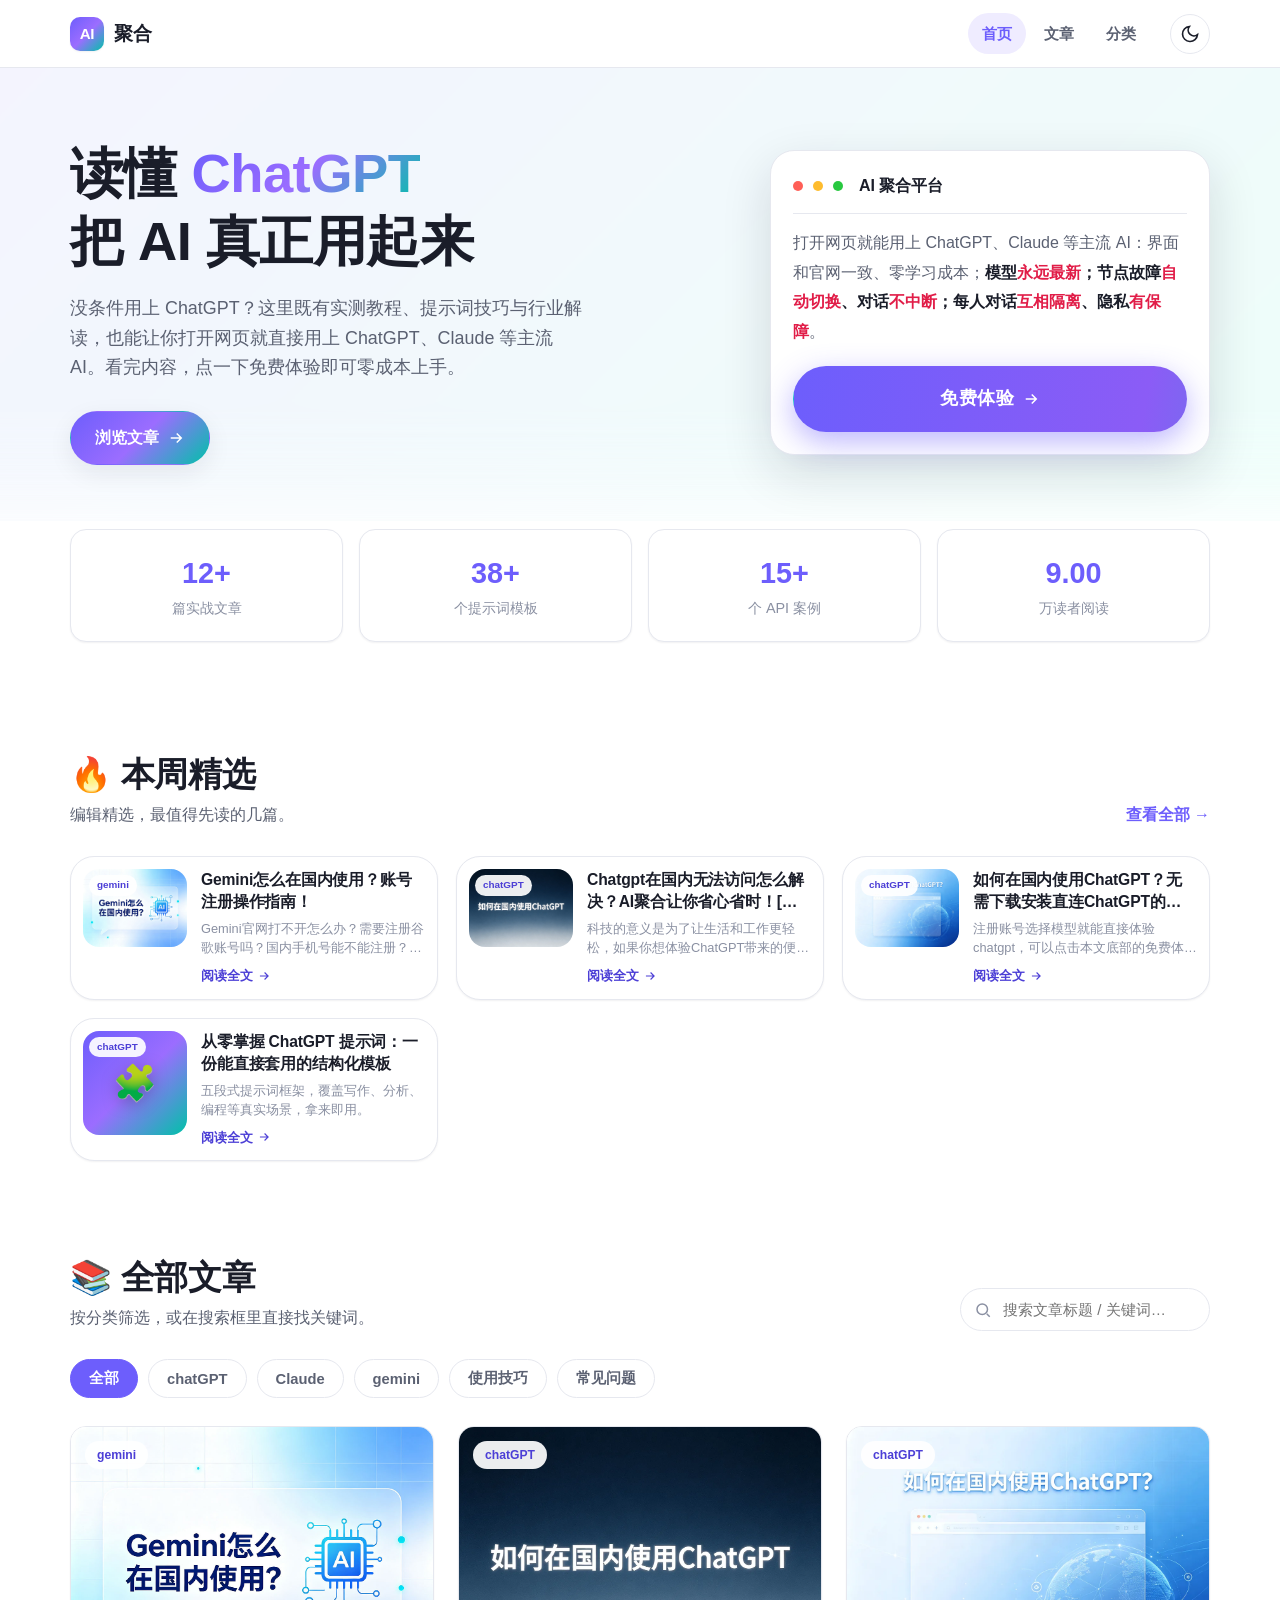
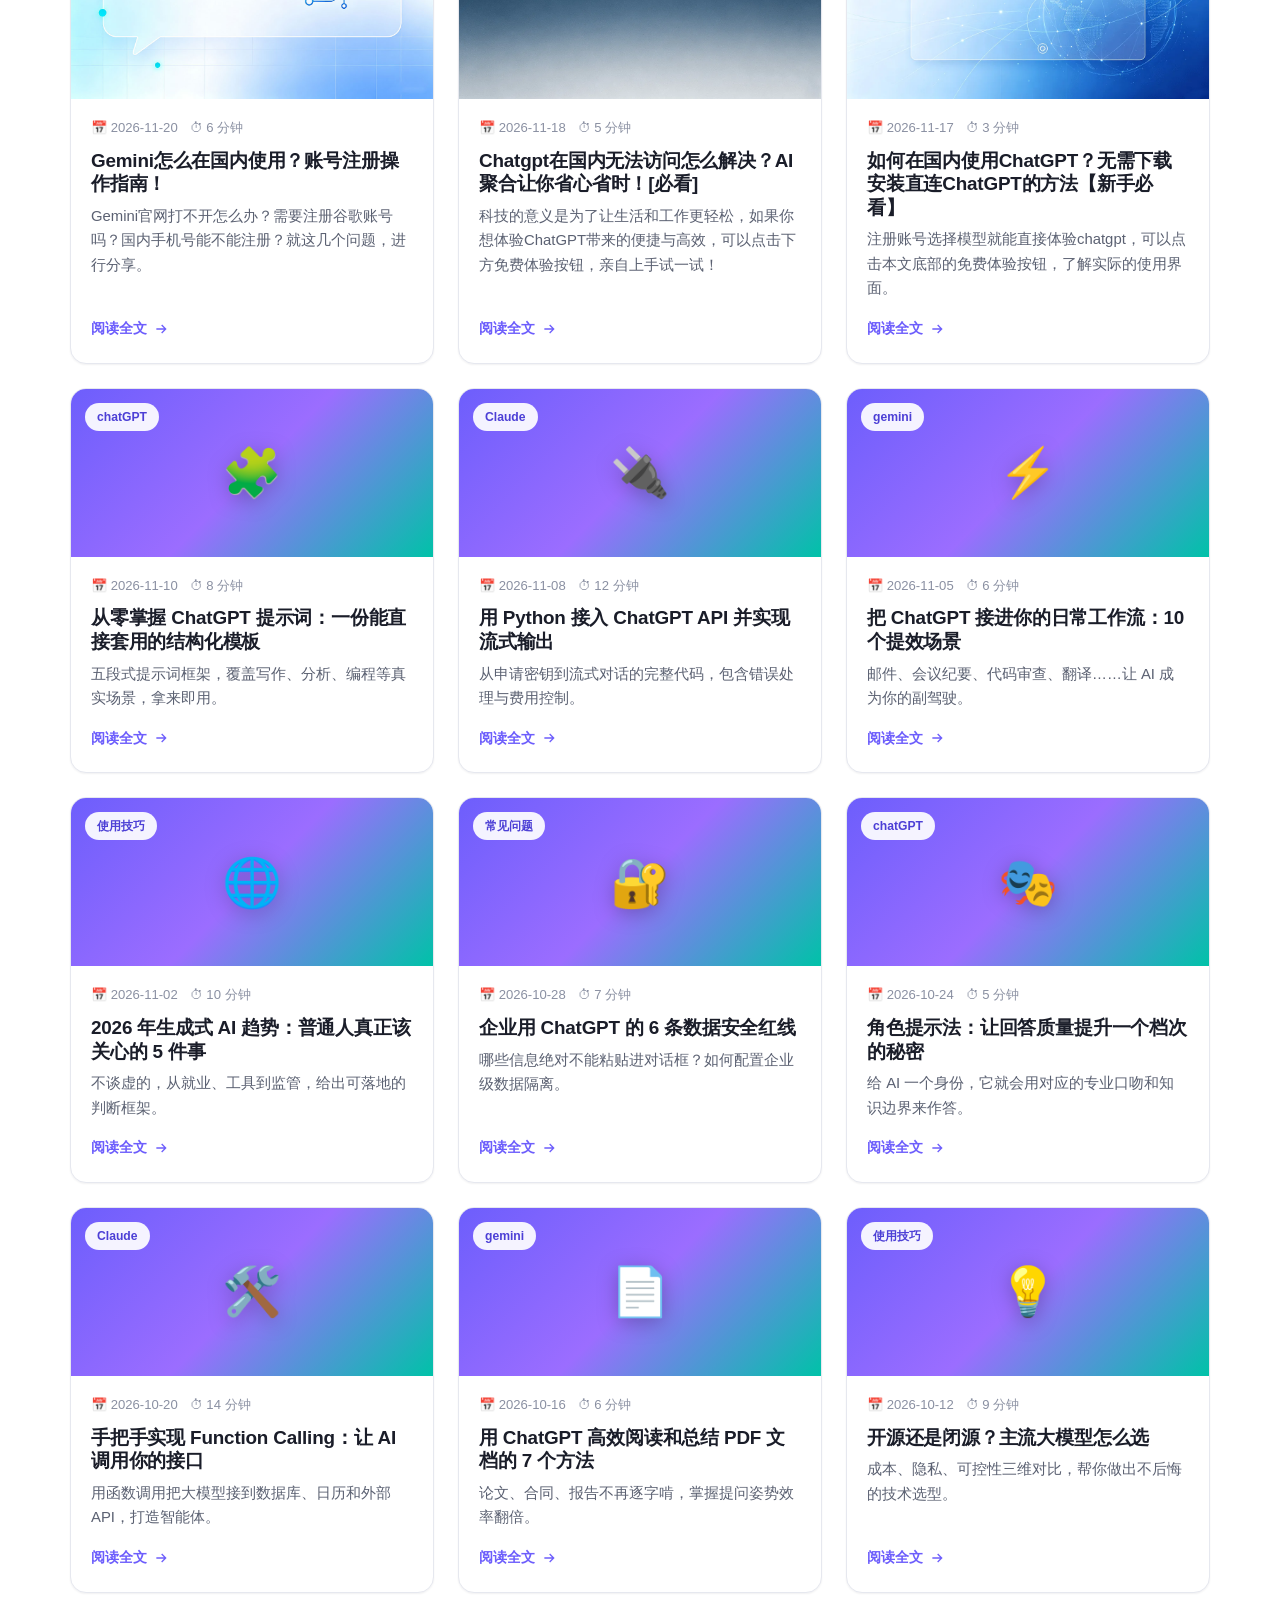
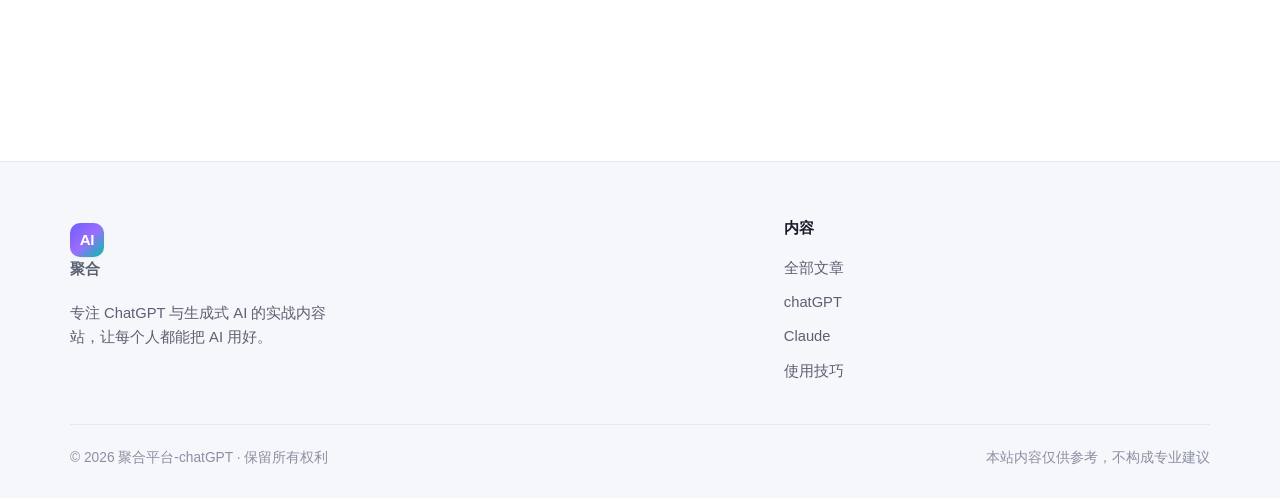
==== index.html @ 586013eb "feat: 页脚文章链接改为新窗口打开" ====
<!DOCTYPE html>
<html lang="zh-CN" data-theme="light">
<head>
  <meta charset="UTF-8" />
  <meta name="viewport" content="width=device-width, initial-scale=1.0" />
  <title>ChatGPT|Gemini网页版国内连接入口替代方案及使用教程-AI聚合</title>
  <meta name="description" content="还在为用不上 ChatGPT 发愁？国内可直接访问的在线 AI 聚合平台，打开网页即可使用 ChatGPT、Claude、Gemini 等多款主流 AI 工具，智能分配空闲节点，稳定低延迟，对话隐私隔离，学生与职场人士注册即可快速上手，随时开启 AI 高效办公。">
  <meta name="keywords" content="chatgpt下载,如何在国内使用GPT,ChatGPT国内替代方案,chatGPT多少钱,chatGPT网页版入口,生成式AI教程,提示词技巧,AI聚合平台">
  <meta name="author" content="聚合平台-chatGPT">
  <link rel="canonical" href="https://dianlijuhe.com/">
  <!-- Open Graph -->
  <meta property="og:type" content="website">
  <meta property="og:site_name" content="聚合平台-chatGPT">
  <meta property="og:title" content="ChatGPT网页版链接入口及国内使用gpt的替代方案">
  <meta property="og:description" content="国内可直接访问的在线 AI 聚合平台，打开网页即可使用 ChatGPT、Claude、Gemini 等多款主流 AI 工具，稳定低延迟，隐私隔离。">
  <meta property="og:url" content="https://dianlijuhe.com/">
  <meta property="og:image" content="https://dianlijuhe.com/images/logo.svg">
  <meta property="og:locale" content="zh_CN">
  <meta name="twitter:card" content="summary">
  <!-- 结构化数据：帮助搜索引擎与 AI（GEO）理解站点 -->
  <script type="application/ld+json">
  {
    "@context": "https://schema.org",
    "@type": "WebSite",
    "name": "聚合平台-chatGPT",
    "url": "https://dianlijuhe.com/",
    "description": "国内可直接访问的在线 AI 聚合平台，提供 ChatGPT 实用教程、提示词技巧与国内使用方案。",
    "inLanguage": "zh-CN"
  }
  </script>
  <link rel="stylesheet" href="css/style.css">
  <link rel="icon" href="data:image/svg+xml,%3Csvg xmlns='http://www.w3.org/2000/svg' viewBox='0 0 100 100'%3E%3Ctext y='.9em' font-size='90'%3E%F0%9F%A4%96%3C/text%3E%3C/svg%3E">
</head>
<body>

  <!-- ===== 顶部导航 ===== -->
  <header class="site-header">
    <div class="container nav">
      <a href="index.html" class="brand">
        <span class="logo">AI</span>
        <span class="brand-name">聚合</span>
      </a>
      <nav class="nav-links">
        <a href="index.html" class="active">首页</a>
        <a href="index.html#articles">文章</a>
        <a href="index.html#categories">分类</a>
      </nav>
      <div class="nav-actions">
        <button class="icon-btn theme-toggle" id="themeToggle" aria-label="切换深色模式" title="深色 / 浅色">
          <svg class="moon" viewBox="0 0 24 24" fill="none" stroke="currentColor" stroke-width="2"><path d="M21 12.8A9 9 0 1111.2 3a7 7 0 009.8 9.8z"/></svg>
          <svg class="sun" viewBox="0 0 24 24" fill="none" stroke="currentColor" stroke-width="2"><circle cx="12" cy="12" r="4"/><path d="M12 2v2M12 20v2M2 12h2M20 12h2M4.9 4.9l1.4 1.4M17.7 17.7l1.4 1.4M19.1 4.9l-1.4 1.4M6.3 17.7l-1.4 1.4"/></svg>
        </button>
        <button class="hamburger" id="hamburger" aria-label="打开菜单" aria-expanded="false">
          <span></span><span></span><span></span>
        </button>
      </div>
    </div>
  </header>

  <!-- 移动端抽屉 -->
  <div class="mobile-menu" id="mobileMenu">
    <a href="index.html" class="active">首页</a>
    <a href="index.html#articles">文章</a>
    <a href="index.html#categories">分类</a>
  </div>

  <!-- ===== Hero ===== -->
  <section class="hero">
    <div class="container hero-grid">
      <div class="hero-copy">
        <h1>读懂 <span class="hl">ChatGPT</span><br>把 AI 真正用起来</h1>
        <p class="lead">没条件用上 ChatGPT？这里既有实测教程、提示词技巧与行业解读，也能让你打开网页就直接用上 ChatGPT、Claude 等主流 AI。看完内容，点一下免费体验即可零成本上手。</p>
        <div class="hero-cta">
          <a href="#articles" class="btn btn-primary">浏览文章
            <svg viewBox="0 0 24 24" width="18" height="18" fill="none" stroke="currentColor" stroke-width="2"><path d="M5 12h14M13 6l6 6-6 6"/></svg>
          </a>
        </div>
      </div>
      <div class="hero-visual">
        <div class="glass-card promo-card">
          <div class="chat-head">
            <span class="dot r"></span><span class="dot y"></span><span class="dot g"></span>
            <span style="margin-left:6px">AI 聚合平台</span>
          </div>
          <p class="promo-text">打开网页就能用上 ChatGPT、Claude 等主流 AI：界面和官网一致、零学习成本；<strong>模型<span class="promo-hl">永远最新</span>；节点故障<span class="promo-hl">自动切换</span>、对话<span class="promo-hl">不中断</span>；每人对话<span class="promo-hl">互相隔离</span>、隐私<span class="promo-hl">有保障</span></strong>。</p>
          <a href="https://oai.oooai.cc/list/#/register?inviter=PV0KQ6" class="btn btn-primary promo-btn" target="_blank" rel="noopener noreferrer">
            免费体验
            <svg viewBox="0 0 24 24" width="18" height="18" fill="none" stroke="currentColor" stroke-width="2"><path d="M5 12h14M13 6l6 6-6 6"/></svg>
          </a>
        </div>
      </div>
    </div>
  </section>

  <!-- ===== 统计条 ===== -->
  <div class="container">
    <div class="stats reveal">
      <div class="stat"><div class="num" id="statPosts" data-count="9">0</div><div class="label">篇实战文章</div></div>
      <div class="stat"><div class="num" data-count="38">0</div><div class="label">个提示词模板</div></div>
      <div class="stat"><div class="num" data-count="15">0</div><div class="label">个 API 案例</div></div>
      <div class="stat"><div class="num" id="statReaders" data-count="9">0</div><div class="label">万读者阅读</div></div>
    </div>
  </div>

  <!-- ===== 精选文章 ===== -->
  <section class="section">
    <div class="container">
      <div class="section-head reveal">
        <div>
          <h2>🔥 本周精选</h2>
          <p>编辑精选，最值得先读的几篇。</p>
        </div>
        <a href="#articles" class="link-more">查看全部 →</a>
      </div>

      <article class="featured reveal">
        <div id="featuredContent"><!-- 由 js/main.js 根据 posts-data.js 中 featured:true 的文章自动注入 --></div>
      </article>
    </div>
  </section>

  <!-- ===== 文章列表（含筛选与搜索） ===== -->
  <section class="section" id="articles" style="padding-top:0">
    <div class="container">
      <div class="section-head reveal">
        <div>
          <h2 id="categories">📚 全部文章</h2>
          <p>按分类筛选，或在搜索框里直接找关键词。</p>
        </div>
        <div class="search-wrap">
          <svg viewBox="0 0 24 24" fill="none" stroke="currentColor" stroke-width="2"><circle cx="11" cy="11" r="7"/><path d="M21 21l-4-4"/></svg>
          <input type="search" id="searchInput" placeholder="搜索文章标题 / 关键词…" aria-label="搜索文章">
        </div>
      </div>

      <div class="filters" id="filters">
        <button class="chip active" data-filter="all">全部</button>
        <button class="chip" data-filter="chatGPT">chatGPT</button>
        <button class="chip" data-filter="Claude">Claude</button>
        <button class="chip" data-filter="gemini">gemini</button>
        <button class="chip" data-filter="使用技巧">使用技巧</button>
        <button class="chip" data-filter="常见问题">常见问题</button>
      </div>

      <div class="grid" id="articleGrid"><!-- 文章卡片由 js/main.js 根据 posts-data.js 自动生成（按日期倒序、分页） --></div>

      <p class="no-results" id="noResults">没有找到匹配的文章，换个关键词试试吧。</p>

      <nav class="pager" id="pager" aria-label="文章分页"></nav>
    </div>
  </section>

  <!-- ===== 页脚 ===== -->
  <footer class="site-footer">
    <div class="container">
      <div class="footer-grid">
        <div class="footer-about">
          <a href="index.html" class="brand" style="margin-bottom:12px">
            <span class="logo">AI</span><span class="brand-name">聚合</span>
          </a>
          <p>专注 ChatGPT 与生成式 AI 的实战内容站，让每个人都能把 AI 用好。</p>
        </div>
        <div>
          <h4>内容</h4>
          <a href="index.html#articles">全部文章</a>
          <a href="post.html?slug=prompt-template" target="_blank" rel="noopener noreferrer">chatGPT</a>
          <a href="post.html?slug=api-stream" target="_blank" rel="noopener noreferrer">Claude</a>
          <a href="post.html?slug=ai-trend-2026" target="_blank" rel="noopener noreferrer">使用技巧</a>
        </div>
      </div>
      <div class="footer-bottom">
        <span>© 2026 聚合平台-chatGPT · 保留所有权利</span>
        <span>本站内容仅供参考，不构成专业建议</span>
      </div>
    </div>
  </footer>

  <script src="js/vendor/marked.min.js"></script>
  <script src="js/posts-data.js"></script>
  <script src="js/main.js"></script>
</body>
</html>
---- css/style.css ----
/* ============================================================
   ChatGPT 洞察 · 响应式文章站点样式
   作者：站点模板 / 纯静态，可直接部署到任意虚拟主机
   ============================================================ */

/* ---------- 设计变量（支持暗色模式） ---------- */
:root {
  --color-bg: #ffffff;
  --color-bg-soft: #f6f7fb;
  --color-surface: #ffffff;
  --color-surface-2: #f0f2f8;
  --color-border: #e6e8ef;
  --color-text: #1a1d29;
  --color-text-soft: #5b6172;
  --color-text-muted: #8a90a2;
  --color-primary: #6d5efc;
  --color-primary-soft: #efecff;
  --color-primary-strong: #4c3fd6;
  --color-accent: #00c2a8;
  --gradient-brand: linear-gradient(135deg, #6d5efc 0%, #9b6dff 50%, #00c2a8 100%);
  --gradient-soft: linear-gradient(135deg, #f3f0ff 0%, #eafff9 100%);
  --shadow-sm: 0 1px 2px rgba(20, 22, 40, .06);
  --shadow-md: 0 8px 24px rgba(20, 22, 40, .08);
  --shadow-lg: 0 18px 50px rgba(20, 22, 40, .14);
  --radius-sm: 10px;
  --radius-md: 16px;
  --radius-lg: 24px;
  --radius-pill: 999px;
  --container: 1180px;
  --header-h: 68px;
  --font-sans: -apple-system, BlinkMacSystemFont, "Segoe UI", "PingFang SC",
    "Hiragino Sans GB", "Microsoft YaHei", "Helvetica Neue", Arial, sans-serif;
  --font-mono: "SFMono-Regular", "JetBrains Mono", Consolas, Menlo, monospace;
}

[data-theme="dark"] {
  --color-bg: #0f1117;
  --color-bg-soft: #141822;
  --color-surface: #171b26;
  --color-surface-2: #1d2230;
  --color-border: #2a3040;
  --color-text: #eef0f6;
  --color-text-soft: #b3b9c9;
  --color-text-muted: #7c8398;
  --color-primary: #8b7dff;
  --color-primary-soft: #232040;
  --color-primary-strong: #a99bff;
  --color-accent: #2fe0c4;
  --gradient-soft: linear-gradient(135deg, #1b1840 0%, #0f2a26 100%);
  --shadow-sm: 0 1px 2px rgba(0, 0, 0, .4);
  --shadow-md: 0 8px 24px rgba(0, 0, 0, .45);
  --shadow-lg: 0 18px 50px rgba(0, 0, 0, .55);
}

/* ---------- 基础重置 ---------- */
*, *::before, *::after { box-sizing: border-box; }
html { scroll-behavior: smooth; -webkit-text-size-adjust: 100%; }
body {
  margin: 0;
  font-family: var(--font-sans);
  background: var(--color-bg);
  color: var(--color-text);
  line-height: 1.65;
  font-size: 16px;
  -webkit-font-smoothing: antialiased;
  transition: background .3s ease, color .3s ease;
}
img { max-width: 100%; display: block; }
a { color: inherit; text-decoration: none; }
button { font-family: inherit; cursor: pointer; }
h1, h2, h3, h4 { line-height: 1.25; font-weight: 700; letter-spacing: -.01em; }
ul { margin: 0; padding: 0; list-style: none; }

.container {
  width: 100%;
  max-width: var(--container);
  margin: 0 auto;
  padding: 0 20px;
}

/* ---------- 顶部导航 ---------- */
.site-header {
  position: sticky;
  top: 0;
  z-index: 100;
  height: var(--header-h);
  background: color-mix(in srgb, var(--color-bg) 82%, transparent);
  backdrop-filter: saturate(180%) blur(14px);
  -webkit-backdrop-filter: saturate(180%) blur(14px);
  border-bottom: 1px solid var(--color-border);
}
.nav {
  height: 100%;
  display: flex;
  align-items: center;
  gap: 20px;
}
.brand {
  display: flex;
  align-items: center;
  gap: 10px;
  font-weight: 800;
  font-size: 1.18rem;
  letter-spacing: -.02em;
}
.brand .logo {
  width: 34px; height: 34px;
  border-radius: 10px;
  background: var(--gradient-brand);
  display: grid; place-items: center;
  color: #fff; font-weight: 900; font-size: .95rem;
  box-shadow: var(--shadow-sm);
}
.brand .brand-name b { color: var(--color-primary); }
.nav-links {
  display: flex;
  gap: 4px;
  margin-left: auto;
}
.nav-links a {
  padding: 8px 14px;
  border-radius: var(--radius-pill);
  color: var(--color-text-soft);
  font-weight: 600;
  font-size: .95rem;
  transition: background .2s, color .2s;
}
.nav-links a:hover, .nav-links a.active {
  color: var(--color-primary);
  background: var(--color-primary-soft);
}
.nav-actions { display: flex; align-items: center; gap: 8px; }
.icon-btn {
  width: 40px; height: 40px;
  border-radius: 50%;
  border: 1px solid var(--color-border);
  background: var(--color-surface);
  color: var(--color-text);
  display: grid; place-items: center;
  transition: background .2s, border-color .2s, transform .2s;
}
.icon-btn:hover { background: var(--color-surface-2); transform: translateY(-1px); }
.icon-btn svg { width: 20px; height: 20px; }
.theme-toggle .sun { display: none; }
[data-theme="dark"] .theme-toggle .sun { display: block; }
[data-theme="dark"] .theme-toggle .moon { display: none; }

/* 移动端汉堡 */
.hamburger {
  display: none;
  width: 42px; height: 42px;
  border-radius: 12px;
  border: 1px solid var(--color-border);
  background: var(--color-surface);
  position: relative;
}
.hamburger span {
  position: absolute; left: 11px; right: 11px; height: 2px;
  background: var(--color-text); border-radius: 2px;
  transition: transform .3s, opacity .3s;
}
.hamburger span:nth-child(1) { top: 14px; }
.hamburger span:nth-child(2) { top: 20px; }
.hamburger span:nth-child(3) { top: 26px; }
body.menu-open .hamburger span:nth-child(1) { transform: translateY(6px) rotate(45deg); }
body.menu-open .hamburger span:nth-child(2) { opacity: 0; }
body.menu-open .hamburger span:nth-child(3) { transform: translateY(-6px) rotate(-45deg); }

/* ---------- Hero 区 ---------- */
.hero {
  position: relative;
  padding: 72px 0 56px;
  overflow: hidden;
}
.hero::before {
  content: "";
  position: absolute; inset: -40% -10% auto -10%;
  height: 620px;
  background: var(--gradient-soft);
  filter: blur(40px);
  opacity: .8;
  z-index: -1;
}
.hero-grid {
  display: grid;
  grid-template-columns: 1.1fr .9fr;
  gap: 48px;
  align-items: center;
}
.hero h1 {
  font-size: clamp(2.1rem, 5vw, 3.4rem);
  margin: 0 0 18px;
}
.hero h1 .hl {
  background: var(--gradient-brand);
  -webkit-background-clip: text;
  background-clip: text;
  color: transparent;
}
.hero p.lead {
  font-size: 1.12rem;
  color: var(--color-text-soft);
  max-width: 52ch;
  margin: 0 0 28px;
}
.hero-cta { display: flex; gap: 14px; flex-wrap: wrap; }
.btn {
  display: inline-flex; align-items: center; gap: 8px;
  padding: 13px 24px;
  border-radius: var(--radius-pill);
  font-weight: 700;
  font-size: .98rem;
  border: 1px solid transparent;
  transition: transform .2s, box-shadow .2s, background .2s;
}
.btn-primary {
  background: var(--gradient-brand);
  color: #fff;
  box-shadow: var(--shadow-md);
}
.btn-primary:hover { transform: translateY(-2px); box-shadow: var(--shadow-lg); }
.btn-ghost {
  background: var(--color-surface);
  border-color: var(--color-border);
  color: var(--color-text);
}
.btn-ghost:hover { background: var(--color-surface-2); }

/* Hero 装饰卡片 */
.hero-visual { position: relative; }
.glass-card {
  background: var(--color-surface);
  border: 1px solid var(--color-border);
  border-radius: var(--radius-lg);
  box-shadow: var(--shadow-lg);
  padding: 22px;
  max-width: 420px;
  margin-left: auto;
}
.glass-card .chat-head {
  display: flex; align-items: center; gap: 10px;
  padding-bottom: 14px; margin-bottom: 14px;
  border-bottom: 1px solid var(--color-border);
  font-weight: 700;
}
.dot { width: 10px; height: 10px; border-radius: 50%; }
.dot.r { background: #ff5f57; } .dot.y { background: #febc2e; } .dot.g { background: #28c840; }
.msg { padding: 12px 16px; border-radius: 14px; margin-bottom: 12px; font-size: .94rem; }
.msg.user { background: var(--color-primary-soft); color: var(--color-text); margin-left: 32px; }
.msg.bot { background: var(--color-surface-2); border: 1px solid var(--color-border); margin-right: 24px; }
.typing { display: inline-flex; gap: 4px; padding: 4px 2px; }
.typing i { width: 7px; height: 7px; border-radius: 50%; background: var(--color-text-muted); animation: blink 1.4s infinite both; }
.typing i:nth-child(2){ animation-delay: .2s; } .typing i:nth-child(3){ animation-delay: .4s; }
@keyframes blink { 0%,80%,100%{ opacity:.25; transform: translateY(0);} 40%{ opacity:1; transform: translateY(-3px);} }

/* 推广卡片（首屏右侧） */
.promo-card { max-width: 440px; }
.promo-text {
  font-size: 1rem;
  line-height: 1.85;
  color: var(--color-text-soft);
  margin: 0 0 20px;
}
/* 文案重点：整句加粗 + 关键词红色高亮标记 */
.promo-text strong { font-weight: 800; color: var(--color-text); }
.promo-hl {
  color: #e11d48;
  font-weight: 800;
}
[data-theme="dark"] .promo-hl {
  color: #ff6b8a;
}

/* 免费体验按钮：大气版 —— 流光扫过 + 紫青双色呼吸光晕 + 渐变流动 + 箭头脉动 */
.promo-btn {
  width: 100%;
  justify-content: center;
  position: relative;
  overflow: hidden;
  padding: 17px 28px;
  font-size: 1.12rem;
  letter-spacing: .5px;
  background: linear-gradient(100deg, #6d5efc 0%, #8b5cf6 45%, #12b8c8 100%);
  background-size: 200% auto;
  box-shadow: 0 10px 30px rgba(109, 94, 252, .45);
  animation: promoGlow 2.4s ease-in-out infinite, promoGradient 6s linear infinite;
}
/* 流光：一道柔白光周期性从左扫到右 */
.promo-btn::after {
  content: "";
  position: absolute;
  top: 0; left: -75%;
  width: 45%; height: 100%;
  background: linear-gradient(100deg, transparent, rgba(255,255,255,.5), transparent);
  transform: skewX(-20deg);
  animation: promoShine 3s ease-in-out infinite;
  pointer-events: none;
}
.promo-btn svg { position: relative; z-index: 1; animation: promoArrow 1.6s ease-in-out infinite; }
.promo-btn:hover {
  animation: none;
  transform: translateY(-3px) scale(1.02);
  box-shadow: 0 18px 44px rgba(109, 94, 252, .6);
}
.promo-btn:hover svg { animation: none; transform: translateX(5px); }

@keyframes promoGlow {
  0%, 100% { box-shadow: 0 10px 30px rgba(109, 94, 252, .45), 0 0 0 0 rgba(109, 94, 252, .5); }
  50%      { box-shadow: 0 10px 30px rgba(18, 184, 200, .5), 0 0 0 12px rgba(109, 94, 252, 0); }
}
@keyframes promoShine {
  0%, 55%   { left: -75%; }
  85%, 100% { left: 130%; }
}
@keyframes promoArrow {
  0%, 100% { transform: translateX(0); }
  50%      { transform: translateX(4px); }
}
@keyframes promoGradient {
  0%   { background-position: 0% center; }
  100% { background-position: 200% center; }
}

/* 尊重系统「减少动态效果」设置 */
@media (prefers-reduced-motion: reduce) {
  .promo-btn, .promo-btn svg { animation: none; }
  .promo-btn::after { display: none; }
}

/* ---------- 统计条 ---------- */
.stats {
  display: grid;
  grid-template-columns: repeat(4, 1fr);
  gap: 16px;
  margin: 8px 0 56px;
}
.stat {
  background: var(--color-surface);
  border: 1px solid var(--color-border);
  border-radius: var(--radius-md);
  padding: 20px;
  text-align: center;
  box-shadow: var(--shadow-sm);
}
.stat .num { font-size: 1.8rem; font-weight: 800; color: var(--color-primary); }
.stat .label { color: var(--color-text-muted); font-size: .9rem; }

/* ---------- 区块标题 ---------- */
.section { padding: 56px 0; }
.section-head {
  display: flex; align-items: flex-end; justify-content: space-between;
  gap: 16px; margin-bottom: 28px; flex-wrap: wrap;
}
.section-head h2 { font-size: clamp(1.5rem, 3vw, 2.1rem); margin: 0; }
.section-head p { margin: 6px 0 0; color: var(--color-text-soft); }
.link-more { color: var(--color-primary); font-weight: 700; white-space: nowrap; }

/* ---------- 分类筛选 ---------- */
.filters {
  display: flex; gap: 10px; flex-wrap: wrap;
  margin-bottom: 28px;
}
.chip {
  padding: 9px 18px;
  border-radius: var(--radius-pill);
  border: 1px solid var(--color-border);
  background: var(--color-surface);
  color: var(--color-text-soft);
  font-weight: 600; font-size: .92rem;
  transition: all .2s;
}
.chip:hover { border-color: var(--color-primary); color: var(--color-primary); }
.chip.active {
  background: var(--color-primary);
  color: #fff; border-color: var(--color-primary);
}

/* ---------- 文章卡片网格 ---------- */
.grid {
  display: grid;
  grid-template-columns: repeat(3, 1fr);
  gap: 24px;
}
.card {
  background: var(--color-surface);
  border: 1px solid var(--color-border);
  border-radius: var(--radius-md);
  overflow: hidden;
  box-shadow: var(--shadow-sm);
  display: flex; flex-direction: column;
  transition: transform .25s, box-shadow .25s, border-color .25s;
}
.card:hover { transform: translateY(-6px); box-shadow: var(--shadow-lg); border-color: var(--color-primary); }
.card .thumb {
  height: 168px;
  background: var(--gradient-brand);
  position: relative;
  display: grid; place-items: center;
  color: #fff;
}
.card .thumb .emoji { font-size: 3rem; filter: drop-shadow(0 4px 10px rgba(0,0,0,.25)); }
/* 列表卡片封面图片：直接显示上传的图片整体，不露默认渐变底色、不裁切 */
/* 有封面图：容器高度由图片撑起，图片铺满宽度原比例显示 */
.card .thumb.has-cover {
  height: auto;
  display: block;
  background: var(--color-surface);
}
.card .thumb.has-cover .cover-img {
  position: static;
  width: 100%;
  height: auto;
  object-fit: contain;
  display: block;
}
/* 无封面图（emoji 回退）：保持原有渐变背景与固定高度 */
.card .thumb:not(.has-cover) .cover-img {
  position: absolute;
  inset: 0;
  width: 100%;
  height: 100%;
  object-fit: contain;
  display: block;
}
.card .thumb .cat-tag {
  position: absolute; top: 14px; left: 14px;
  z-index: 2; /* 浮在封面图片之上 */
  background: rgba(255,255,255,.92);
  color: var(--color-primary-strong);
  font-size: .76rem; font-weight: 700;
  padding: 4px 12px; border-radius: var(--radius-pill);
}
.card .body { padding: 18px 20px 22px; display: flex; flex-direction: column; flex: 1; }
.card .meta {
  display: flex; gap: 12px; color: var(--color-text-muted);
  font-size: .82rem; margin-bottom: 10px; flex-wrap: wrap;
}
.card h3 { font-size: 1.18rem; margin: 0 0 8px; }
.card h3 a:hover { color: var(--color-primary); }
.card p.excerpt { color: var(--color-text-soft); font-size: .93rem; margin: 0 0 16px; flex: 1; }
.card .read {
  font-weight: 700; color: var(--color-primary); font-size: .9rem;
  display: inline-flex; align-items: center; gap: 6px;
}
.card .read svg { width: 16px; height: 16px; transition: transform .2s; }
.card:hover .read svg { transform: translateX(4px); }

/* 精选区：多篇小卡片（图片缩小，不占太多空间） */
.featured {
  display: block;
  border-radius: 0;
  overflow: visible;
  border: none;
  box-shadow: none;
  margin-bottom: 40px;
  background: transparent;
}
#featuredContent {
  display: grid;
  grid-template-columns: repeat(3, 1fr);
  gap: 18px;
}
.f-card {
  display: flex;
  gap: 14px;
  align-items: stretch;
  padding: 12px;
  border-radius: var(--radius-lg);
  border: 1px solid var(--color-border);
  background: var(--color-surface);
  box-shadow: var(--shadow-sm);
  text-decoration: none;
  color: inherit;
  transition: transform .22s ease, box-shadow .22s ease, border-color .22s ease;
}
.f-card:hover {
  transform: translateY(-3px);
  box-shadow: var(--shadow-md);
  border-color: var(--color-primary);
}
/* 小缩略图 */
.f-card .f-thumb {
  position: relative;
  flex: none;
  width: 104px;
  height: 104px;
  border-radius: var(--radius-md);
  background: var(--gradient-brand);
  display: grid; place-items: center;
  overflow: hidden;
  color: #fff;
}
.f-card .f-thumb .emoji { font-size: 2.2rem; filter: drop-shadow(0 3px 8px rgba(0,0,0,.25)); }
/* 有封面图时：容器高度由图片撑起，图片原比例铺满，完整显示、不露渐变底色 */
.f-card .f-thumb.has-cover {
  height: auto;
  align-self: flex-start;
  background: var(--color-surface);
}
.f-card .f-thumb.has-cover .cover-img {
  position: static;
  width: 100%; height: auto;
  object-fit: contain;
  display: block;
}
/* 无封面图（emoji 回退）：保持原有渐变背景 */
.f-card .f-thumb:not(.has-cover) .cover-img {
  position: absolute;
  inset: 0;
  width: 100%; height: 100%;
  object-fit: contain;
  display: block;
}
.f-card .f-thumb .cat-tag {
  position: absolute; top: 6px; left: 6px; z-index: 2;
  max-width: calc(100% - 12px);
  background: rgba(255,255,255,.92);
  color: var(--color-primary-strong);
  font-size: .62rem; font-weight: 700;
  padding: 2px 8px; border-radius: var(--radius-pill);
  white-space: nowrap; overflow: hidden; text-overflow: ellipsis;
}
/* 右侧文字 */
.f-card .f-info { display: flex; flex-direction: column; min-width: 0; flex: 1; justify-content: center; }
.f-card .f-info h3 {
  font-size: .98rem; line-height: 1.4; margin: 0 0 6px;
  display: -webkit-box; -webkit-line-clamp: 2; -webkit-box-orient: vertical;
  overflow: hidden;
}
.f-card .f-excerpt {
  color: var(--color-text-muted); font-size: .8rem; line-height: 1.5;
  display: -webkit-box; -webkit-line-clamp: 2; -webkit-box-orient: vertical;
  overflow: hidden; margin: 0 0 8px;
}
.f-card .f-read {
  display: inline-flex; align-items: center; gap: 4px;
  color: var(--color-primary-strong); font-size: .8rem; font-weight: 700;
}
.f-card .f-read svg { width: 14px; height: 14px; transition: transform .2s; }
.f-card:hover .f-read svg { transform: translateX(4px); }

/* ---------- 搜索框 ---------- */
.search-wrap { position: relative; max-width: 360px; }
.search-wrap input {
  width: 100%;
  padding: 12px 16px 12px 42px;
  border-radius: var(--radius-pill);
  border: 1px solid var(--color-border);
  background: var(--color-surface);
  color: var(--color-text);
  font-size: .95rem;
  outline: none;
  transition: border-color .2s, box-shadow .2s;
}
.search-wrap input:focus { border-color: var(--color-primary); box-shadow: 0 0 0 3px var(--color-primary-soft); }
.search-wrap svg { position: absolute; left: 14px; top: 50%; transform: translateY(-50%); width: 18px; height: 18px; color: var(--color-text-muted); }
.no-results { text-align: center; color: var(--color-text-muted); padding: 40px 0; display: none; }

/* ---------- 分页 ---------- */
.pager {
  display: flex; justify-content: center; align-items: center;
  gap: 8px; flex-wrap: wrap; margin: 40px 0 8px;
}
.page-btn {
  min-width: 42px; height: 42px; padding: 0 14px;
  border-radius: var(--radius-pill);
  border: 1px solid var(--color-border);
  background: var(--color-surface);
  color: var(--color-text); font-weight: 600; font-size: .92rem;
  transition: all .2s;
}
.page-btn:hover:not(:disabled):not(.active) { border-color: var(--color-primary); color: var(--color-primary); }
.page-btn.active { background: var(--color-primary); color: #fff; border-color: var(--color-primary); }
.page-btn:disabled { opacity: .4; cursor: not-allowed; }
.page-ellipsis { color: var(--color-text-muted); padding: 0 4px; }

/* ---------- 文章详情页 ---------- */
.post-hero { padding: 48px 0 8px; }
.breadcrumb { color: var(--color-text-muted); font-size: .88rem; margin-bottom: 16px; }
.breadcrumb a:hover { color: var(--color-primary); }
.post-title { font-size: clamp(1.8rem, 4vw, 2.8rem); margin: 0 0 18px; }
.post-meta { display: flex; gap: 18px; align-items: center; color: var(--color-text-soft); font-size: .92rem; flex-wrap: wrap; margin-bottom: 24px; }
.post-meta .author { display: flex; align-items: center; gap: 10px; font-weight: 600; color: var(--color-text); }
.avatar { width: 38px; height: 38px; border-radius: 50%; background: var(--gradient-brand); color: #fff; display: grid; place-items: center; font-weight: 700; }
.post-cover {
  height: clamp(220px, 38vw, 420px);
  border-radius: var(--radius-lg);
  background: var(--gradient-brand);
  display: grid; place-items: center; color: #fff; margin: 10px 0 36px;
}
.post-cover .emoji { font-size: 6rem; filter: drop-shadow(0 8px 20px rgba(0,0,0,.3)); }
.post-cover { position: relative; overflow: hidden; }
/* 详情页封面图片：铺满封面区、等比裁切不变形 */
.post-cover .cover-img {
  position: absolute;
  inset: 0;
  width: 100%;
  height: 100%;
  object-fit: cover;
  display: block;
}
/* 有封面图时：位于正文左列内，宽度自然等于正文列宽，按原图比例完整显示（不裁切） */
.post-cover.has-image {
  height: auto;
  display: block;
}
/* 仅桌面端：首图顶部与目录顶部齐平，去掉首图上外边距；
   移动端（≤980px）保持原有的 10px 上边距不变 */
@media (min-width: 981px) {
  .post-cover { margin-top: 0; }
}
.post-cover.has-image .cover-img {
  position: static;
  inset: auto;
  width: 100%;
  height: auto;
  object-fit: contain;
}
.post-layout {
  display: grid;
  grid-template-columns: minmax(0, 1fr) 280px;
  gap: 48px;
  align-items: start;
}
.article { font-size: 1.08rem; line-height: 1.9; color: var(--color-text); }
.article h2 {
  font-size: 1.65rem; font-weight: 800; line-height: 1.4;
  margin: 44px 0 18px; padding-left: 14px;
  border-left: 4px solid var(--color-primary);
}
.article h3 { font-size: 1.28rem; font-weight: 700; line-height: 1.5; margin: 32px 0 14px; }
.article p { margin: 0 0 22px; color: var(--color-text); }
.article ul.bullets { margin: 0 0 20px; padding-left: 22px; list-style: disc; }
.article ul.bullets li { margin-bottom: 8px; }
.article blockquote {
  margin: 24px 0; padding: 16px 22px;
  border-left: 4px solid var(--color-primary);
  background: var(--color-primary-soft);
  border-radius: 0 var(--radius-sm) var(--radius-sm) 0;
  color: var(--color-text-soft); font-style: italic;
}
.article pre {
  background: #0f1117; color: #e6e8f0;
  padding: 18px 20px; border-radius: var(--radius-md);
  overflow-x: auto; font-size: .9rem; margin: 0 0 20px;
}
.article pre code { font-family: var(--font-mono); }
.article code:not(pre code) {
  background: var(--color-surface-2); padding: 2px 7px; border-radius: 6px;
  font-family: var(--font-mono); font-size: .9em; color: var(--color-primary-strong);
}
.callout {
  background: var(--color-surface-2);
  border: 1px solid var(--color-border);
  border-radius: var(--radius-md);
  padding: 18px 20px; margin: 24px 0;
}
.callout b { color: var(--color-primary); }

/* Markdown 渲染输出（Decap CMS 可视化编辑的正文） */
.article ul, .article ol { margin: 0 0 24px; padding-left: 26px; }
.article ul { list-style: disc; }
.article ol { list-style: decimal; }
.article li { margin-bottom: 12px; padding-left: 4px; }
.article li::marker { color: var(--color-primary); }
.article a { color: var(--color-primary); text-decoration: underline; text-underline-offset: 3px; }
.article a:hover { color: var(--color-primary-strong); }
.article strong { color: var(--color-text); }
.article table { width: 100%; border-collapse: collapse; margin: 0 0 20px; font-size: .95rem; }
.article th, .article td { border: 1px solid var(--color-border); padding: 10px 12px; text-align: left; }
.article th { background: var(--color-surface-2); }
.article hr { border: none; border-top: 1px solid var(--color-border); margin: 28px 0; }
.article blockquote p { margin: 0; }

/* 目录（TOC） */
.toc {
  position: sticky; top: calc(var(--header-h) + 20px);
  background: var(--color-surface);
  border: 1px solid var(--color-border);
  border-radius: var(--radius-md);
  padding: 20px;
}
.toc h4 { margin: 0 0 12px; font-size: .95rem; color: var(--color-text-muted); text-transform: uppercase; letter-spacing: .06em; }
.toc a { display: block; padding: 6px 0; color: var(--color-text-soft); font-size: .9rem; border-left: 2px solid transparent; padding-left: 12px; transition: all .2s; }
.toc a:hover { color: var(--color-primary); border-left-color: var(--color-primary); }

/* 相关文章 */
.related-grid { display: grid; grid-template-columns: repeat(3, 1fr); gap: 20px; }

/* 评论占位 */
.comments { margin-top: 48px; }
.comment-box {
  background: var(--color-surface-2);
  border: 1px dashed var(--color-border);
  border-radius: var(--radius-md);
  padding: 22px; text-align: center; color: var(--color-text-muted);
}

/* ---------- 文章底部：免费体验引导（原分享栏位置） ---------- */
.post-cta {
  position: relative;
  display: flex;
  align-items: center;
  justify-content: space-between;
  gap: 24px;
  margin-top: 40px;
  padding: 22px 26px;
  background: var(--gradient-soft);
  border: 1px solid var(--color-border);
  border-radius: var(--radius-lg);
  overflow: hidden;
}
.post-cta-copy { flex: 1; min-width: 0; }
.post-cta-copy p {
  margin: 0;
  font-size: 1.02rem;
  line-height: 1.75;
  font-weight: 600;
  color: var(--color-text);
}
.post-cta-hl { color: #e11d48; font-weight: 800; }
[data-theme="dark"] .post-cta-hl { color: #ff6b8a; }

/* 动态按钮：柔和呼吸光晕 + 渐变流动 + 箭头轻推，阅读时不打扰
   注意：不使用任何覆盖伪元素，文字与箭头处于正常文档流，
   避免个别手机/内置浏览器把文字盖住而只剩箭头 */
.post-cta-btn {
  flex: none;
  display: inline-flex;
  align-items: center;
  justify-content: center;
  gap: 9px;
  padding: 14px 30px;
  border-radius: var(--radius-pill);
  color: #fff;
  font-size: 1.04rem;
  font-weight: 800;
  text-decoration: none;
  white-space: nowrap;
  background: linear-gradient(110deg, #6d5efc, #9b6dff, #00c2a8, #6d5efc);
  background-size: 300% 100%;
  box-shadow: 0 0 0 0 rgba(109, 94, 252, .35), 0 8px 22px rgba(109, 94, 252, .28);
  animation: ctaGradient 8s linear infinite, ctaGlow 3.2s ease-in-out infinite;
  transition: transform .25s ease, box-shadow .25s ease;
  -webkit-appearance: none;
  appearance: none;
}
.post-cta-btn span {
  display: inline-block;
  color: #fff;
  text-shadow: 0 1px 2px rgba(0, 0, 0, .18); /* 增强白字对比，任何背景下都清晰 */
}
.post-cta-btn svg {
  display: block;
  width: 19px; height: 19px;
  flex: none;
  animation: ctaNudge 1.8s ease-in-out infinite;
}
.post-cta-btn:hover {
  transform: translateY(-2px) scale(1.02);
  box-shadow: 0 0 0 5px rgba(109, 94, 252, .16), 0 12px 30px rgba(109, 94, 252, .42);
}
.post-cta-btn:active { transform: translateY(0) scale(.98); }
.post-cta-btn:focus-visible { outline: 3px solid var(--color-primary); outline-offset: 3px; }

@keyframes ctaGradient {
  0% { background-position: 0% 50%; }
  100% { background-position: 300% 50%; }
}
@keyframes ctaGlow {
  0%, 100% { box-shadow: 0 0 0 0 rgba(109,94,252,.32), 0 8px 22px rgba(109,94,252,.26); }
  50% { box-shadow: 0 0 0 7px rgba(109,94,252,0), 0 10px 28px rgba(109,94,252,.4); }
}
@keyframes ctaNudge {
  0%, 100% { transform: translateX(0); }
  50% { transform: translateX(4px); }
}
@media (prefers-reduced-motion: reduce) {
  .post-cta-btn, .post-cta-btn svg { animation: none; }
}
@media (max-width: 640px) {
  .post-cta { flex-direction: column; align-items: stretch; text-align: center; padding: 22px 20px; }
  .post-cta-btn { width: 100%; }
}

/* 分享栏 */
.share-bar {
  display: flex; align-items: center; gap: 10px; flex-wrap: wrap;
  margin-top: 40px; padding: 16px 20px;
  background: var(--color-surface);
  border: 1px solid var(--color-border);
  border-radius: var(--radius-md);
  box-shadow: var(--shadow-sm);
}
.share-label { font-weight: 700; color: var(--color-text-soft); }
.share-btn {
  display: inline-flex; align-items: center; gap: 6px;
  padding: 9px 16px; border-radius: var(--radius-pill);
  border: 1px solid var(--color-border);
  background: var(--color-surface-2);
  color: var(--color-text); font-weight: 600; font-size: .9rem;
  transition: all .2s;
}
.share-btn:hover { border-color: var(--color-primary); color: var(--color-primary); transform: translateY(-1px); }

/* ---------- 页脚 ---------- */
.site-footer {
  background: var(--color-bg-soft);
  border-top: 1px solid var(--color-border);
  padding: 56px 0 28px;
  margin-top: 64px;
}
.footer-grid {
  display: grid; grid-template-columns: 1.6fr 1fr; gap: 32px;
  margin-bottom: 36px;
}
.footer-grid h4 { font-size: .95rem; margin: 0 0 14px; }
.footer-grid a { display: block; color: var(--color-text-soft); padding: 5px 0; font-size: .92rem; }
.footer-grid a:hover { color: var(--color-primary); }
.footer-about p { color: var(--color-text-soft); font-size: .92rem; max-width: 34ch; }
.footer-bottom {
  display: flex; justify-content: space-between; align-items: center;
  padding-top: 22px; border-top: 1px solid var(--color-border);
  color: var(--color-text-muted); font-size: .86rem; flex-wrap: wrap; gap: 10px;
}

/* ---------- 移动端抽屉菜单 ---------- */
.mobile-menu {
  position: fixed; inset: var(--header-h) 0 0 0;
  background: var(--color-bg);
  padding: 24px;
  transform: translateX(100%);
  transition: transform .3s ease;
  z-index: 90;
  overflow-y: auto;
}
body.menu-open .mobile-menu { transform: translateX(0); }
.mobile-menu a {
  display: block; padding: 14px 8px;
  border-bottom: 1px solid var(--color-border);
  font-size: 1.05rem; font-weight: 600; color: var(--color-text);
}
.mobile-menu a:hover { color: var(--color-primary); }

/* ---------- 回到顶部（右下角浮动按钮） ---------- */
/* 默认隐藏且不接收点击，滚动超过一屏后由 JS 加 .show 才淡入，避免遮挡阅读 */
.to-top {
  position: fixed;
  right: 24px;
  bottom: 24px;
  width: 48px;
  height: 48px;
  display: flex;
  align-items: center;
  justify-content: center;
  padding: 0;
  border: 1px solid var(--color-border);
  border-radius: 50%;
  background: var(--color-surface);
  color: var(--color-primary);
  box-shadow: var(--shadow-md);
  cursor: pointer;
  opacity: 0;
  visibility: hidden;
  transform: translateY(12px);
  transition: opacity .25s ease, transform .25s ease, visibility .25s, box-shadow .25s ease, background .25s ease;
  z-index: 80;
  -webkit-tap-highlight-color: transparent;
}
.to-top.show { opacity: 1; visibility: visible; transform: none; }
.to-top:hover { background: var(--color-primary); color: #fff; border-color: transparent; box-shadow: var(--shadow-lg); }
.to-top:active { transform: scale(.94); }
.to-top:focus-visible { outline: 3px solid var(--color-primary); outline-offset: 3px; }
.to-top svg { width: 22px; height: 22px; display: block; }
[data-theme="dark"] .to-top { background: var(--color-surface-2, #1b1e2b); }

/* ---------- 动画 ---------- */
.reveal { opacity: 0; transform: translateY(20px); transition: opacity .6s ease, transform .6s ease; }
.reveal.in { opacity: 1; transform: none; }

/* ---------- 响应式断点 ---------- */
@media (max-width: 980px) {
  .hero-grid { grid-template-columns: 1fr; }
  .hero-visual { order: -1; }
  .glass-card { margin: 0 auto; }
  .grid, .related-grid { grid-template-columns: repeat(2, 1fr); }
  #featuredContent { grid-template-columns: repeat(2, 1fr); }
  .post-layout { grid-template-columns: 1fr; }
  /* 移动端目录：搬到首图上方，用横向小标签展示，点一下直接跳到对应段落 */
  .toc-mobile {
    position: static;
    margin: 0 0 18px;
    padding: 14px 16px;
    background: var(--color-surface);
    border: 1px solid var(--color-border);
    border-radius: var(--radius-md);
    box-shadow: var(--shadow-sm);
  }
  .toc-mobile h4 {
    margin: 0 0 10px;
    font-size: .88rem;
    color: var(--color-text-muted);
    letter-spacing: .04em;
  }
  .toc-mobile h4::before { content: "☰ "; }
  .toc-mobile nav { display: flex; flex-wrap: wrap; gap: 8px; }
  .toc-mobile a {
    display: inline-block;
    max-width: 100%;
    padding: 6px 12px;
    margin: 0;
    border: 1px solid var(--color-border);
    border-radius: var(--radius-pill);
    background: var(--color-surface-2);
    color: var(--color-text-soft);
    font-size: .84rem;
    line-height: 1.4;
    white-space: nowrap;
    overflow: hidden;
    text-overflow: ellipsis;
    border-left: 1px solid var(--color-border) !important;
  }
  /* 抵消 JS 给 h3 加的内联缩进，移动端标签不需要层级缩进 */
  .toc-mobile a[style*="padding-left"] { padding-left: 12px !important; }
  .toc-mobile a:hover, .toc-mobile a:active {
    color: var(--color-primary);
    border-color: var(--color-primary);
  }
  .footer-grid { grid-template-columns: 1fr 1fr; }
  .stats { grid-template-columns: repeat(2, 1fr); }
}
@media (max-width: 640px) {
  .nav-links, .nav-actions .icon-btn.search-only { display: none; }
  .hamburger { display: block; margin-left: auto; }
  .grid, .related-grid { grid-template-columns: 1fr; }
  #featuredContent { grid-template-columns: 1fr; }
  .section { padding: 40px 0; }
  .footer-grid { grid-template-columns: 1fr; }
  .hero { padding: 48px 0 32px; }
  .stats { margin-bottom: 36px; }
  /* 手机上按钮略小、更贴边，减少对正文的遮挡 */
  .to-top { width: 42px; height: 42px; right: 14px; bottom: 16px; }
  .to-top svg { width: 20px; height: 20px; }
}

@media (prefers-reduced-motion: reduce) {
  * { animation: none !important; transition: none !important; scroll-behavior: auto; }
}
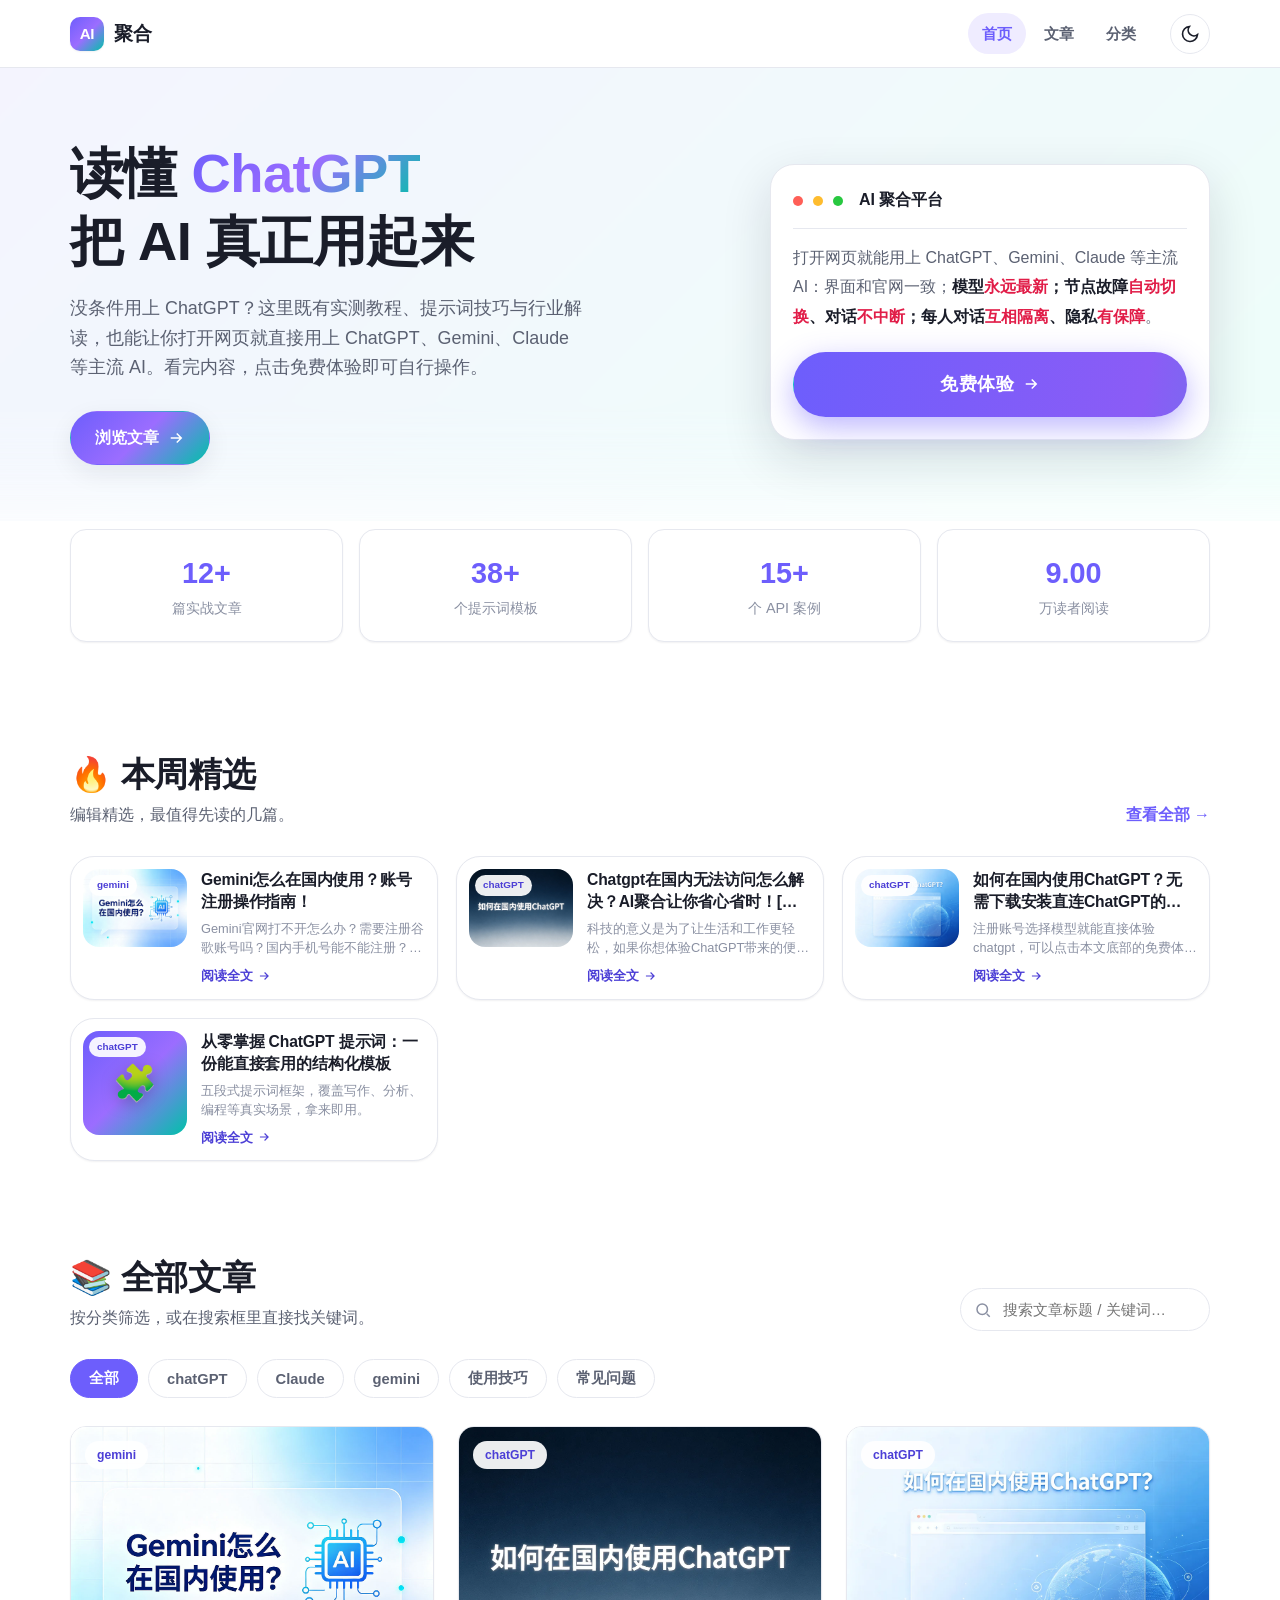
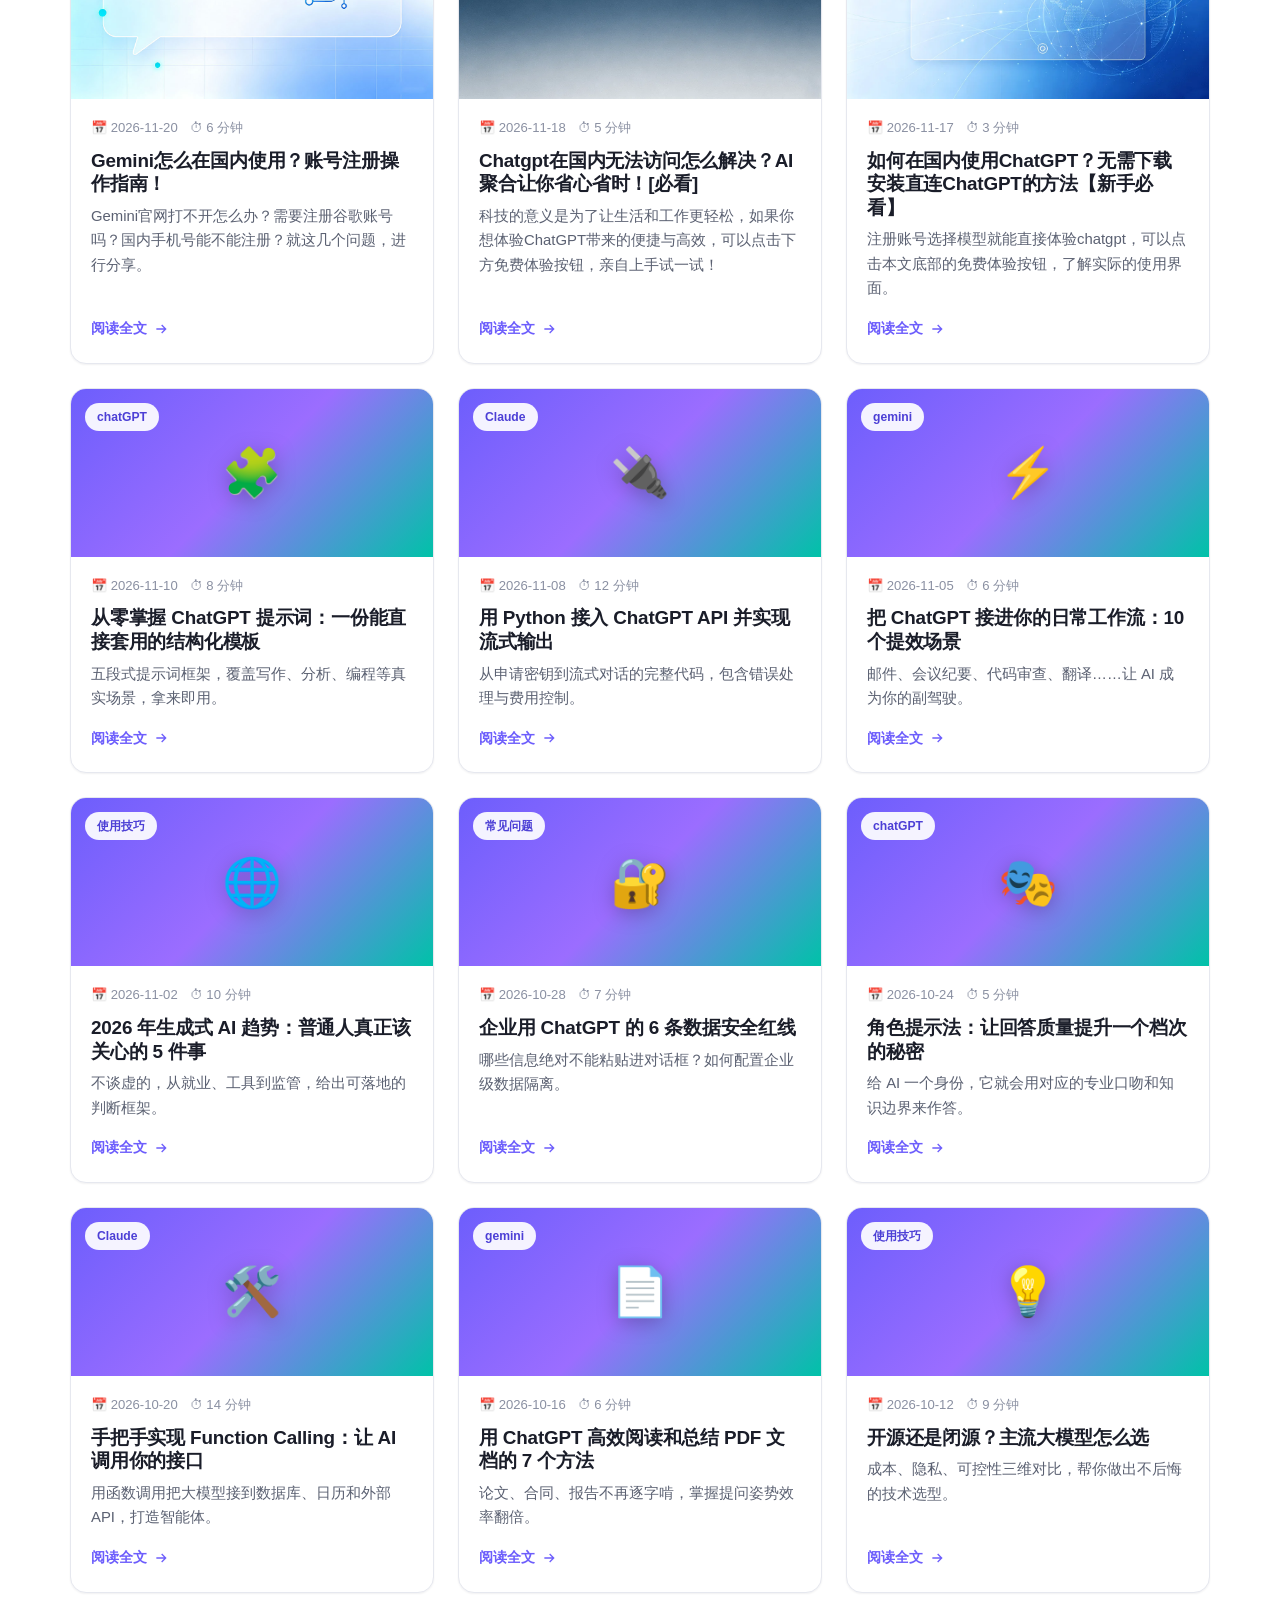
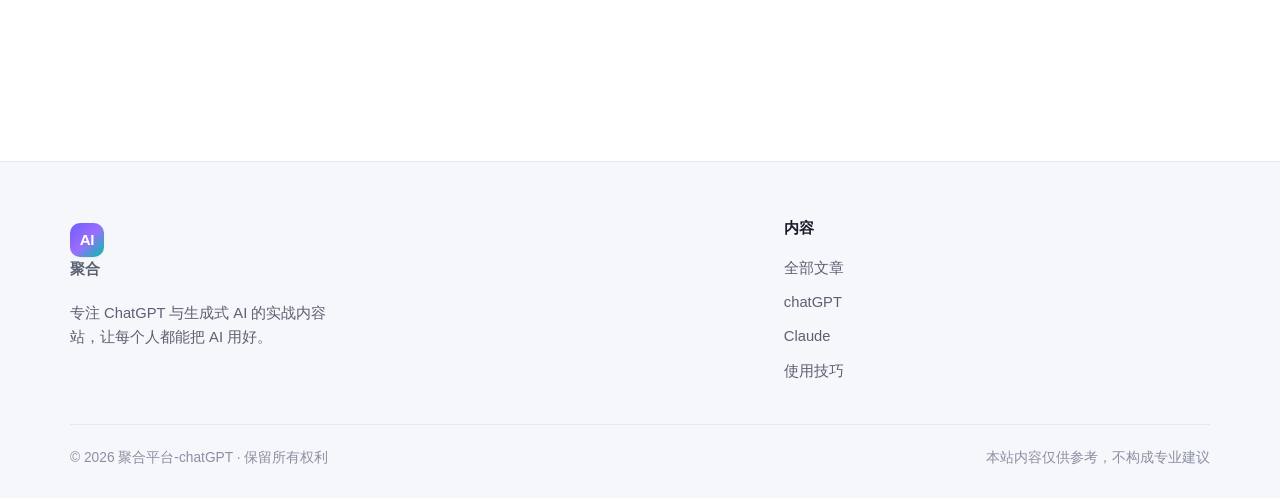
==== commit b29e6a4f: "fix: 首页两处文案更新（加Gemini、调整措辞）" ====
--- a/index.html
+++ b/index.html
@@ -69,7 +69,7 @@
     <div class="container hero-grid">
       <div class="hero-copy">
         <h1>读懂 <span class="hl">ChatGPT</span><br>把 AI 真正用起来</h1>
-        <p class="lead">没条件用上 ChatGPT？这里既有实测教程、提示词技巧与行业解读，也能让你打开网页就直接用上 ChatGPT、Claude 等主流 AI。看完内容，点一下免费体验即可零成本上手。</p>
+        <p class="lead">没条件用上 ChatGPT？这里既有实测教程、提示词技巧与行业解读，也能让你打开网页就直接用上 ChatGPT、Gemini、Claude 等主流 AI。看完内容，点击免费体验即可自行操作。</p>
         <div class="hero-cta">
           <a href="#articles" class="btn btn-primary">浏览文章
             <svg viewBox="0 0 24 24" width="18" height="18" fill="none" stroke="currentColor" stroke-width="2"><path d="M5 12h14M13 6l6 6-6 6"/></svg>
@@ -82,7 +82,7 @@
             <span class="dot r"></span><span class="dot y"></span><span class="dot g"></span>
             <span style="margin-left:6px">AI 聚合平台</span>
           </div>
-          <p class="promo-text">打开网页就能用上 ChatGPT、Claude 等主流 AI：界面和官网一致、零学习成本；<strong>模型<span class="promo-hl">永远最新</span>；节点故障<span class="promo-hl">自动切换</span>、对话<span class="promo-hl">不中断</span>；每人对话<span class="promo-hl">互相隔离</span>、隐私<span class="promo-hl">有保障</span></strong>。</p>
+          <p class="promo-text">打开网页就能用上 ChatGPT、Gemini、Claude 等主流 AI：界面和官网一致；<strong>模型<span class="promo-hl">永远最新</span>；节点故障<span class="promo-hl">自动切换</span>、对话<span class="promo-hl">不中断</span>；每人对话<span class="promo-hl">互相隔离</span>、隐私<span class="promo-hl">有保障</span></strong>。</p>
           <a href="https://oai.oooai.cc/list/#/register?inviter=PV0KQ6" class="btn btn-primary promo-btn" target="_blank" rel="noopener noreferrer">
             免费体验
             <svg viewBox="0 0 24 24" width="18" height="18" fill="none" stroke="currentColor" stroke-width="2"><path d="M5 12h14M13 6l6 6-6 6"/></svg>
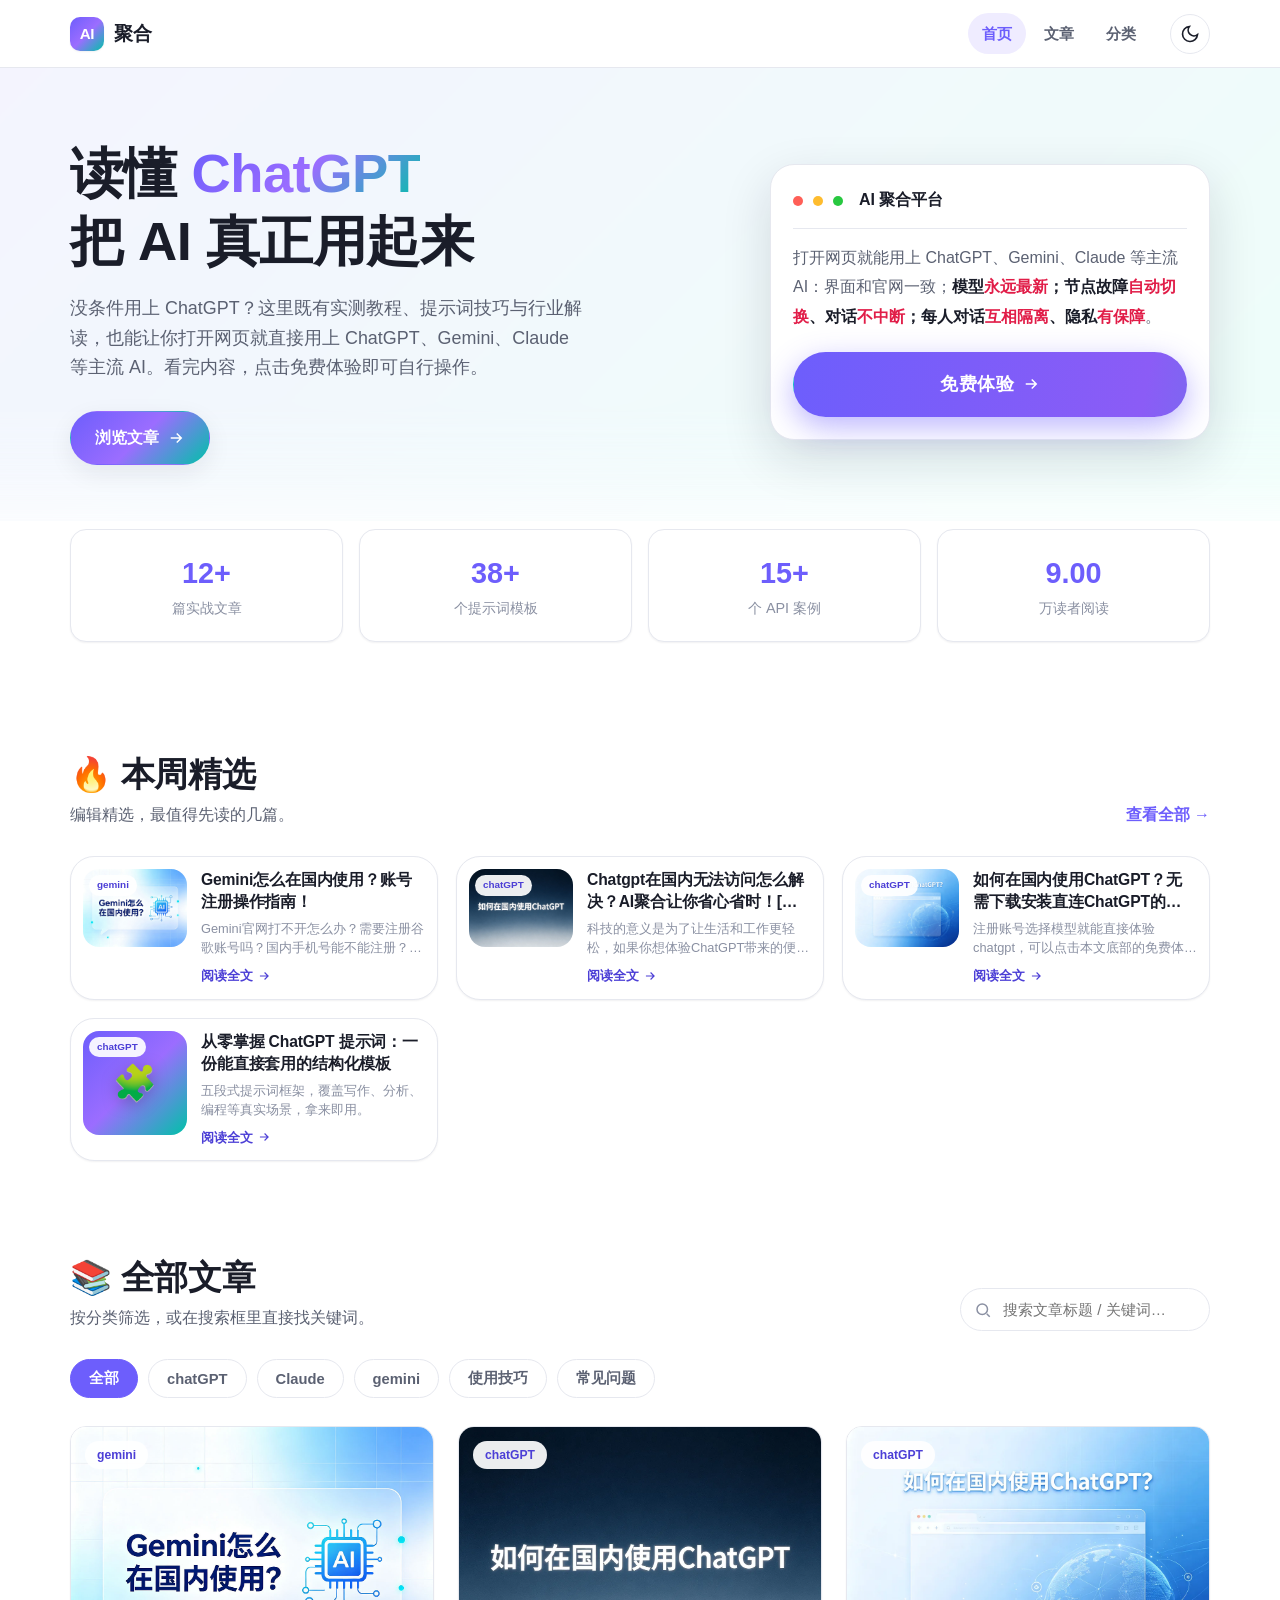
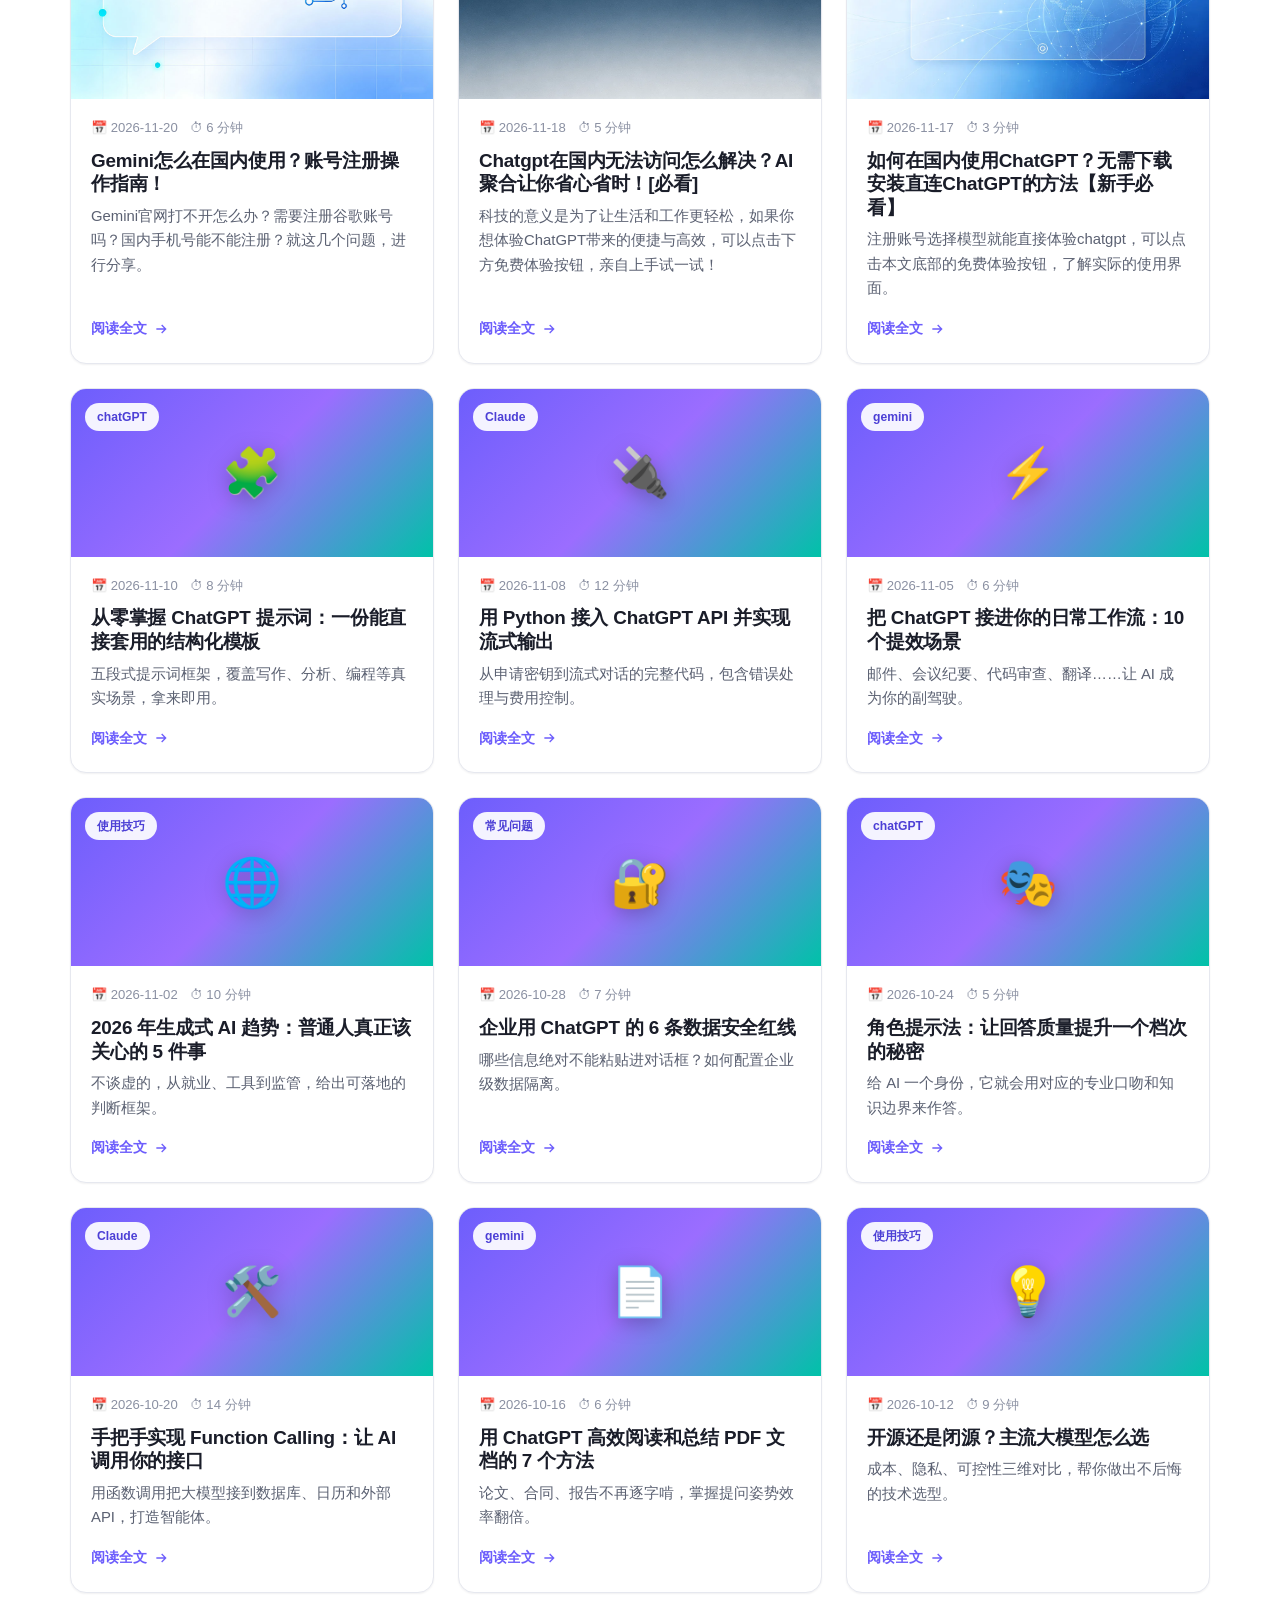
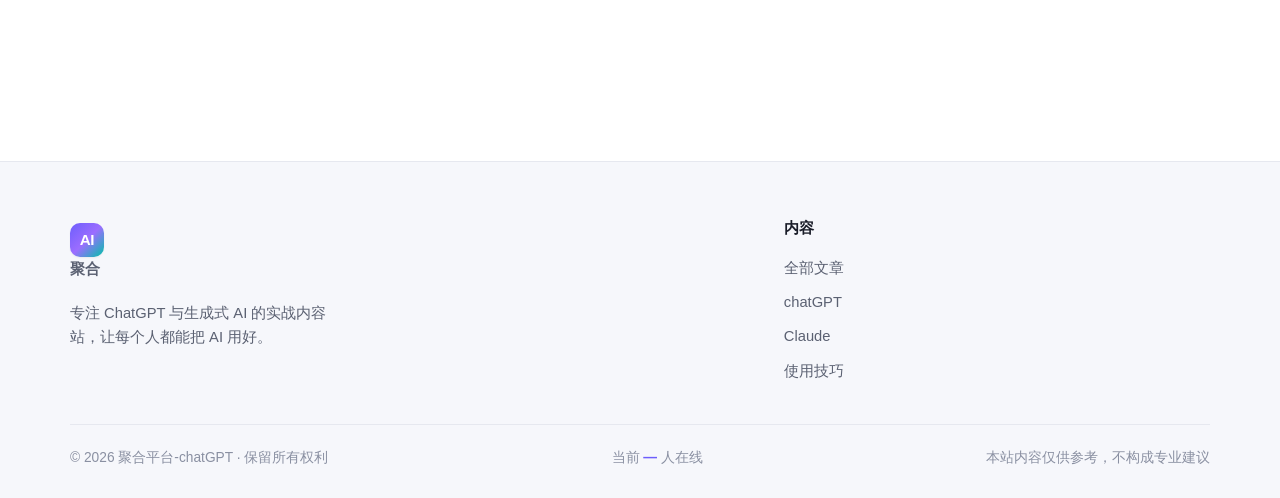
==== commit bd9a5bf3: "feat: 首页footer显示当前在线人数" ====
--- a/index.html
+++ b/index.html
@@ -170,6 +170,7 @@
       </div>
       <div class="footer-bottom">
         <span>© 2026 聚合平台-chatGPT · 保留所有权利</span>
+        <span>当前 <b id="onlineVisitors" style="color:var(--color-primary)">—</b> 人在线</span>
         <span>本站内容仅供参考，不构成专业建议</span>
       </div>
     </div>
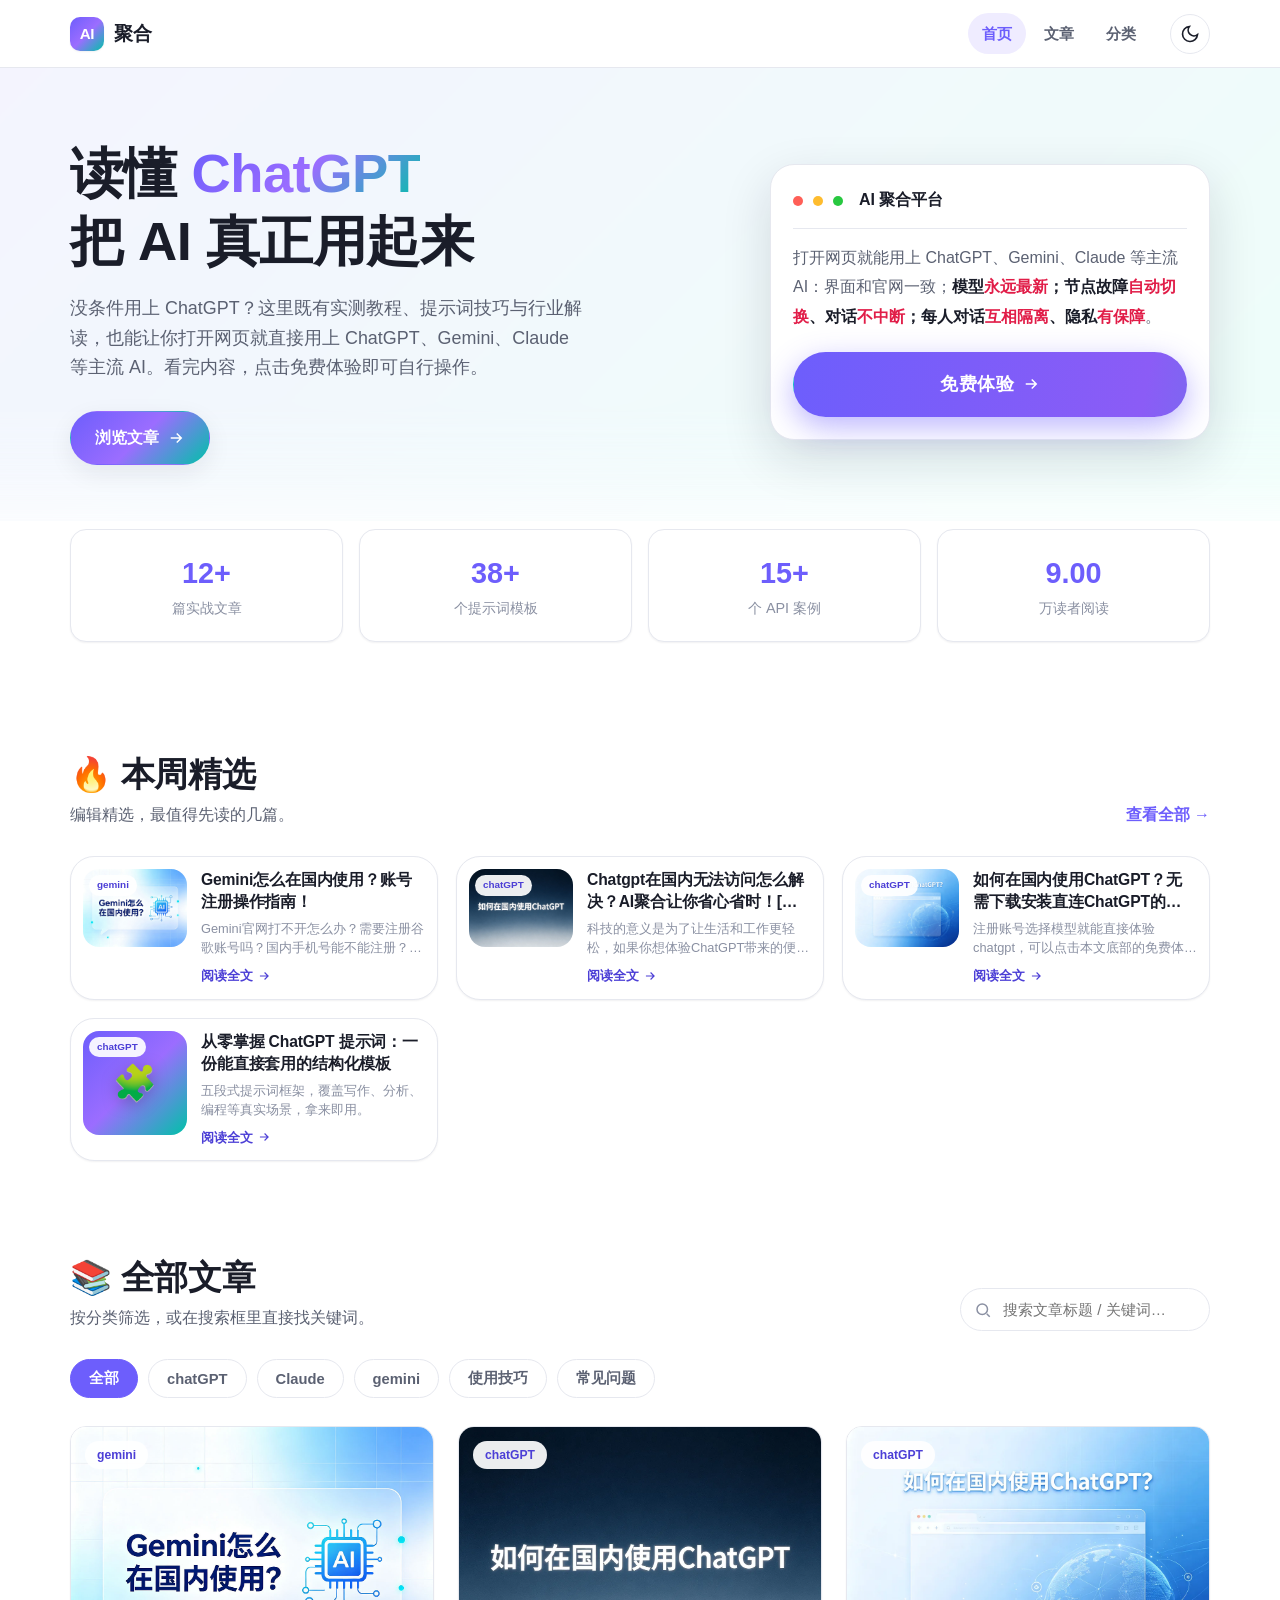
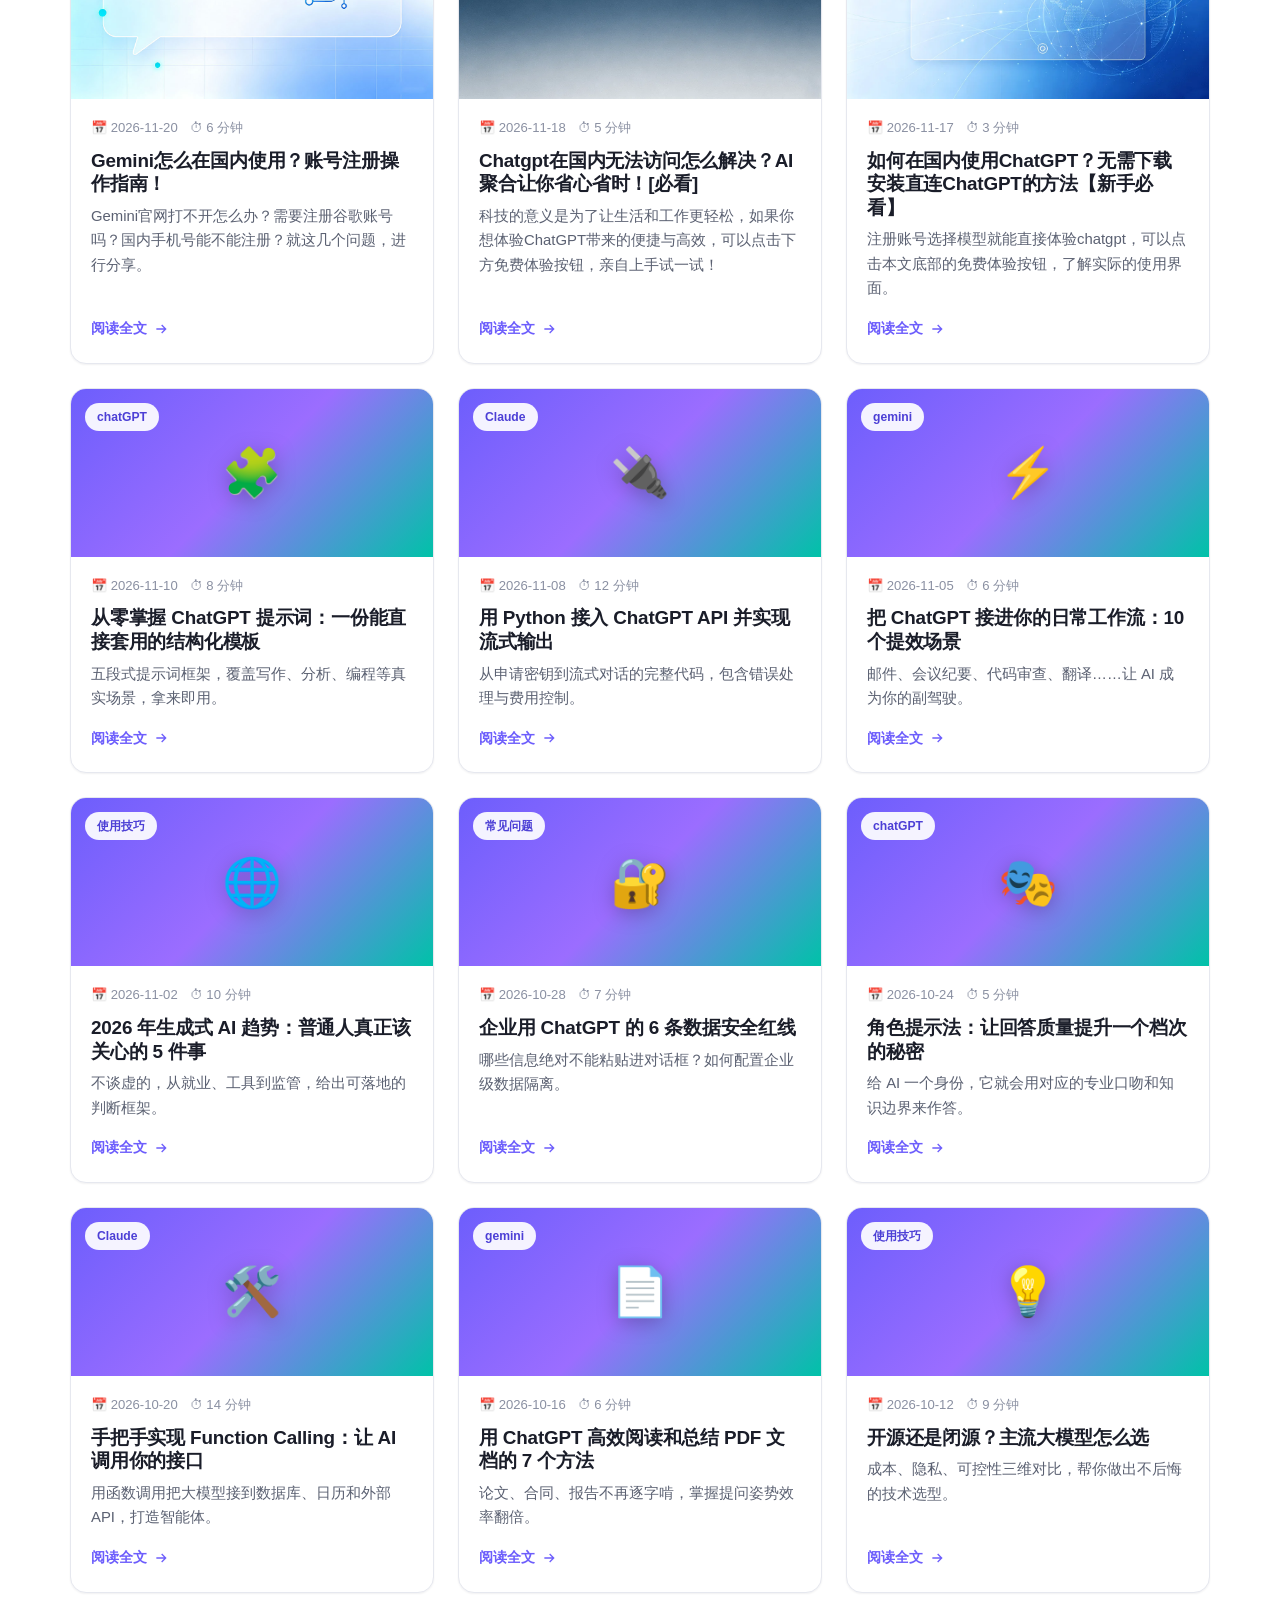
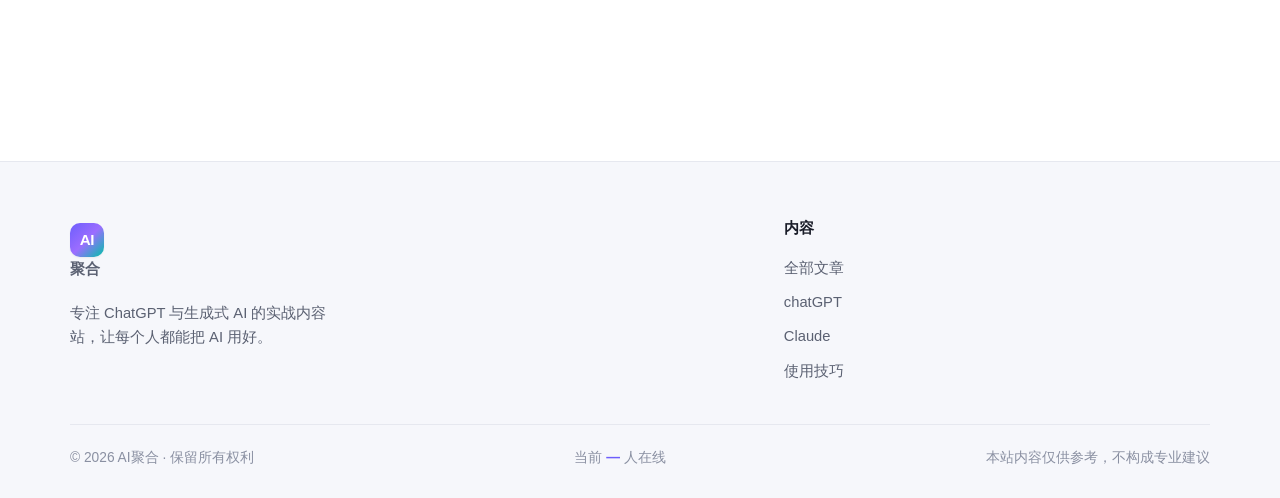
==== commit 22e53123: "fix: 页脚版权文字改为AI聚合" ====
--- a/index.html
+++ b/index.html
@@ -160,7 +160,7 @@
           </a>
           <p>专注 ChatGPT 与生成式 AI 的实战内容站，让每个人都能把 AI 用好。</p>
         </div>
-        <div>
+        <div class="footer-links">
           <h4>内容</h4>
           <a href="index.html#articles">全部文章</a>
           <a href="post.html?slug=prompt-template" target="_blank" rel="noopener noreferrer">chatGPT</a>
@@ -169,7 +169,7 @@
         </div>
       </div>
       <div class="footer-bottom">
-        <span>© 2026 聚合平台-chatGPT · 保留所有权利</span>
+        <span>© 2026 AI聚合 · 保留所有权利</span>
         <span>当前 <b id="onlineVisitors" style="color:var(--color-primary)">—</b> 人在线</span>
         <span>本站内容仅供参考，不构成专业建议</span>
       </div>
--- a/css/style.css
+++ b/css/style.css
@@ -936,6 +936,8 @@
   #featuredContent { grid-template-columns: 1fr; }
   .section { padding: 40px 0; }
   .footer-grid { grid-template-columns: 1fr; }
+  /* 手机端隐藏页脚「内容」链接列，减少底部留白；PC/平板正常显示 */
+  .footer-links { display: none; }
   .hero { padding: 48px 0 32px; }
   .stats { margin-bottom: 36px; }
   /* 手机上按钮略小、更贴边，减少对正文的遮挡 */
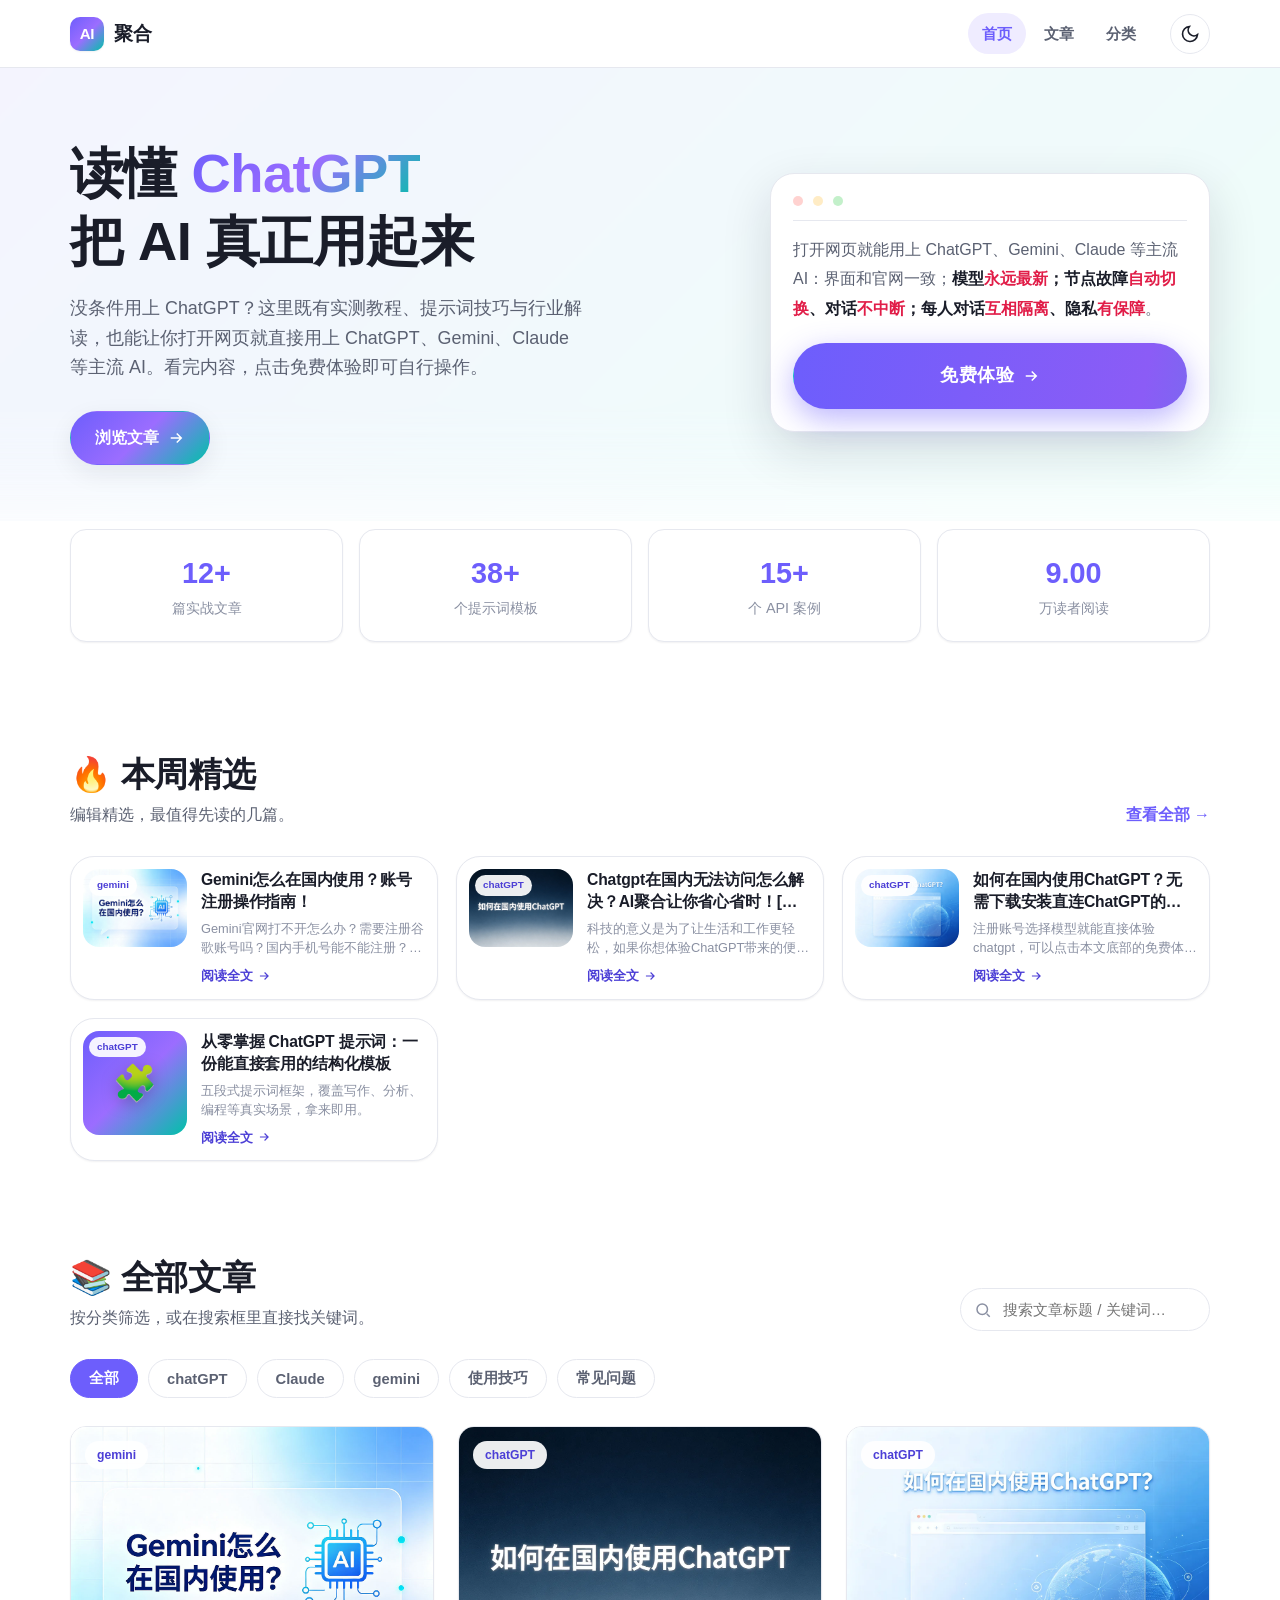
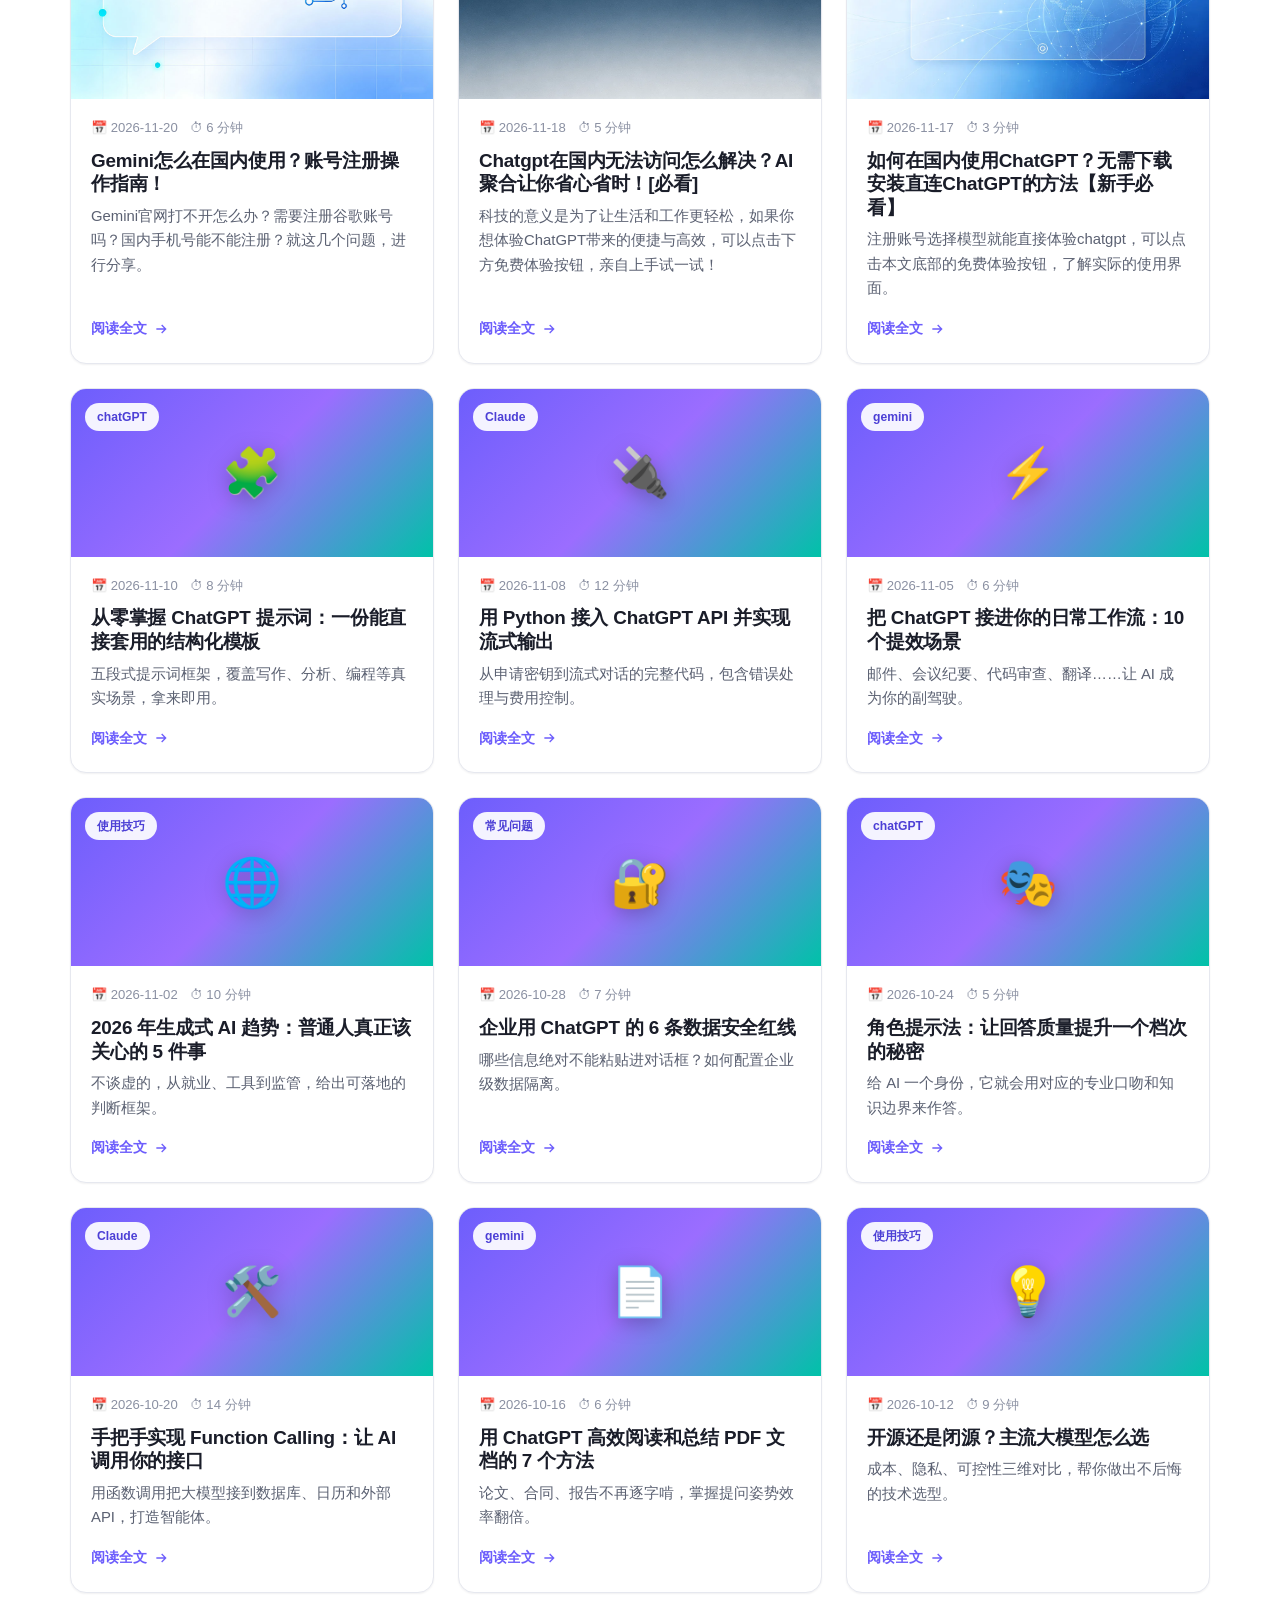
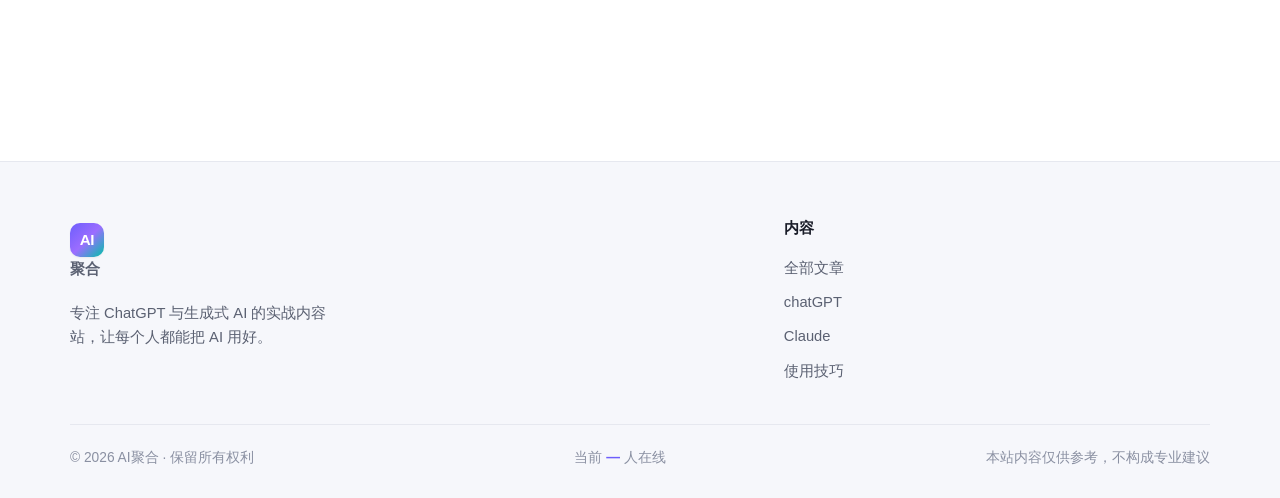
==== commit 3bddb41c: "fix: 去掉首页三色点旁AI聚合平台文字" ====
--- a/index.html
+++ b/index.html
@@ -80,7 +80,6 @@
         <div class="glass-card promo-card">
           <div class="chat-head">
             <span class="dot r"></span><span class="dot y"></span><span class="dot g"></span>
-            <span style="margin-left:6px">AI 聚合平台</span>
           </div>
           <p class="promo-text">打开网页就能用上 ChatGPT、Gemini、Claude 等主流 AI：界面和官网一致；<strong>模型<span class="promo-hl">永远最新</span>；节点故障<span class="promo-hl">自动切换</span>、对话<span class="promo-hl">不中断</span>；每人对话<span class="promo-hl">互相隔离</span>、隐私<span class="promo-hl">有保障</span></strong>。</p>
           <a href="https://oai.oooai.cc/list/#/register?inviter=PV0KQ6" class="btn btn-primary promo-btn" target="_blank" rel="noopener noreferrer">
@@ -155,7 +154,7 @@
     <div class="container">
       <div class="footer-grid">
         <div class="footer-about">
-          <a href="index.html" class="brand" style="margin-bottom:12px">
+          <a class="brand" style="margin-bottom:12px">
             <span class="logo">AI</span><span class="brand-name">聚合</span>
           </a>
           <p>专注 ChatGPT 与生成式 AI 的实战内容站，让每个人都能把 AI 用好。</p>
--- a/css/style.css
+++ b/css/style.css
@@ -243,8 +243,19 @@
   border-bottom: 1px solid var(--color-border);
   font-weight: 700;
 }
-.dot { width: 10px; height: 10px; border-radius: 50%; }
-.dot.r { background: #ff5f57; } .dot.y { background: #febc2e; } .dot.g { background: #28c840; }
+.dot { width: 10px; height: 10px; border-radius: 50%; opacity: .28; }
+.dot.r { background: #ff5f57; color: #ff5f57; } .dot.y { background: #febc2e; color: #febc2e; } .dot.g { background: #28c840; color: #28c840; }
+/* 红绿灯循环：红→黄→绿依次点亮，每灯亮约 1.5s，一个周期 6s */
+.chat-head .dot { animation: traffic-light 6s infinite; }
+.chat-head .dot.r { animation-delay: 0s; }
+.chat-head .dot.y { animation-delay: 2s; }
+.chat-head .dot.g { animation-delay: 4s; }
+@keyframes traffic-light {
+  0%   { opacity: 1; box-shadow: 0 0 8px 2px currentColor; }
+  25%  { opacity: 1; box-shadow: 0 0 8px 2px currentColor; }
+  32%  { opacity: .28; box-shadow: none; }
+  100% { opacity: .28; box-shadow: none; }
+}
 .msg { padding: 12px 16px; border-radius: 14px; margin-bottom: 12px; font-size: .94rem; }
 .msg.user { background: var(--color-primary-soft); color: var(--color-text); margin-left: 32px; }
 .msg.bot { background: var(--color-surface-2); border: 1px solid var(--color-border); margin-right: 24px; }
@@ -817,6 +828,8 @@
 .footer-grid h4 { font-size: .95rem; margin: 0 0 14px; }
 .footer-grid a { display: block; color: var(--color-text-soft); padding: 5px 0; font-size: .92rem; }
 .footer-grid a:hover { color: var(--color-primary); }
+/* 页脚品牌「AI聚合」不是链接，鼠标悬停保持原色，不变主题色 */
+.footer-about .brand:hover { color: var(--color-text-soft); }
 .footer-about p { color: var(--color-text-soft); font-size: .92rem; max-width: 34ch; }
 .footer-bottom {
   display: flex; justify-content: space-between; align-items: center;
@@ -935,9 +948,13 @@
   .grid, .related-grid { grid-template-columns: 1fr; }
   #featuredContent { grid-template-columns: 1fr; }
   .section { padding: 40px 0; }
-  .footer-grid { grid-template-columns: 1fr; }
+  .footer-grid { grid-template-columns: 1fr; margin-bottom: 16px; }
   /* 手机端隐藏页脚「内容」链接列，减少底部留白；PC/平板正常显示 */
   .footer-links { display: none; }
+  /* 手机端把品牌与简介并排一行，减少底部高度；PC/平板保持原样上下排列 */
+  .footer-about { display: flex; align-items: flex-start; gap: 10px; }
+  .footer-about .brand { display: flex; margin-bottom: 0 !important; flex-shrink: 0; }
+  .footer-about p { margin: 0; flex: 1; }
   .hero { padding: 48px 0 32px; }
   .stats { margin-bottom: 36px; }
   /* 手机上按钮略小、更贴边，减少对正文的遮挡 */
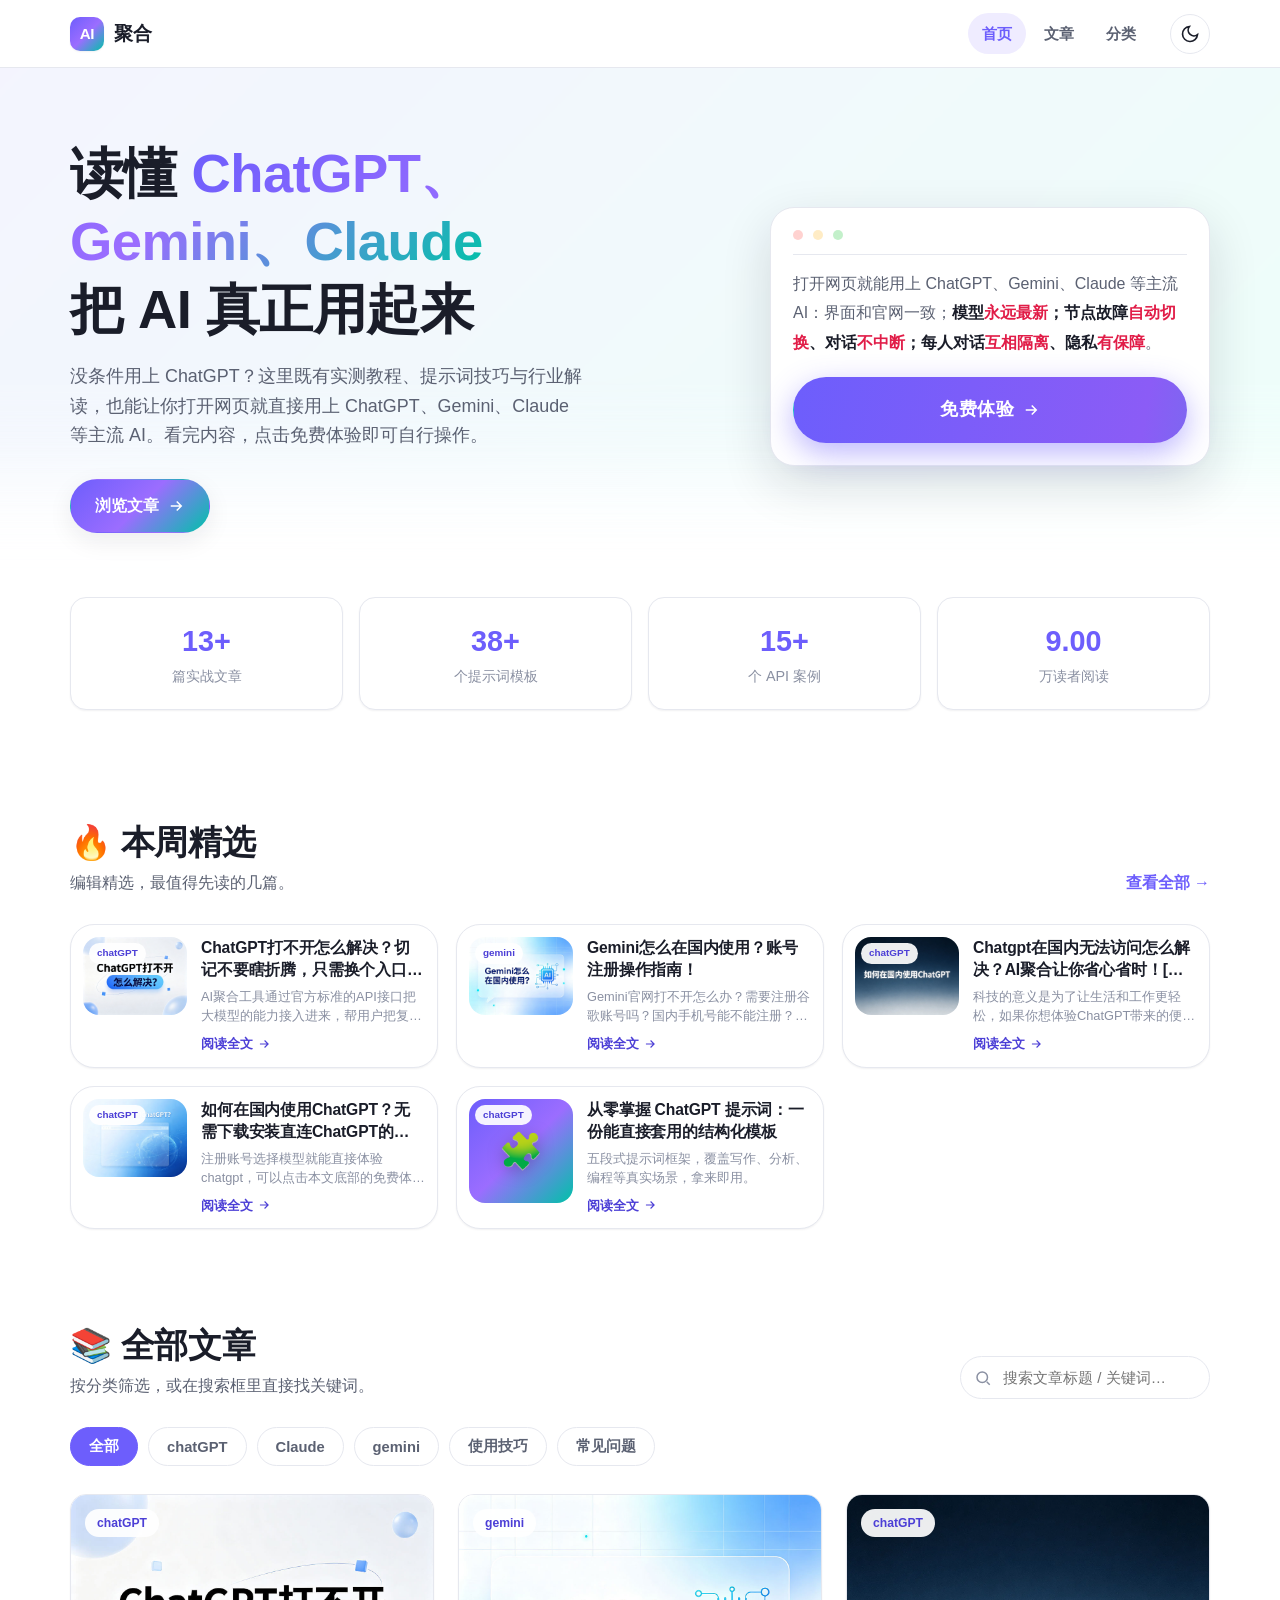
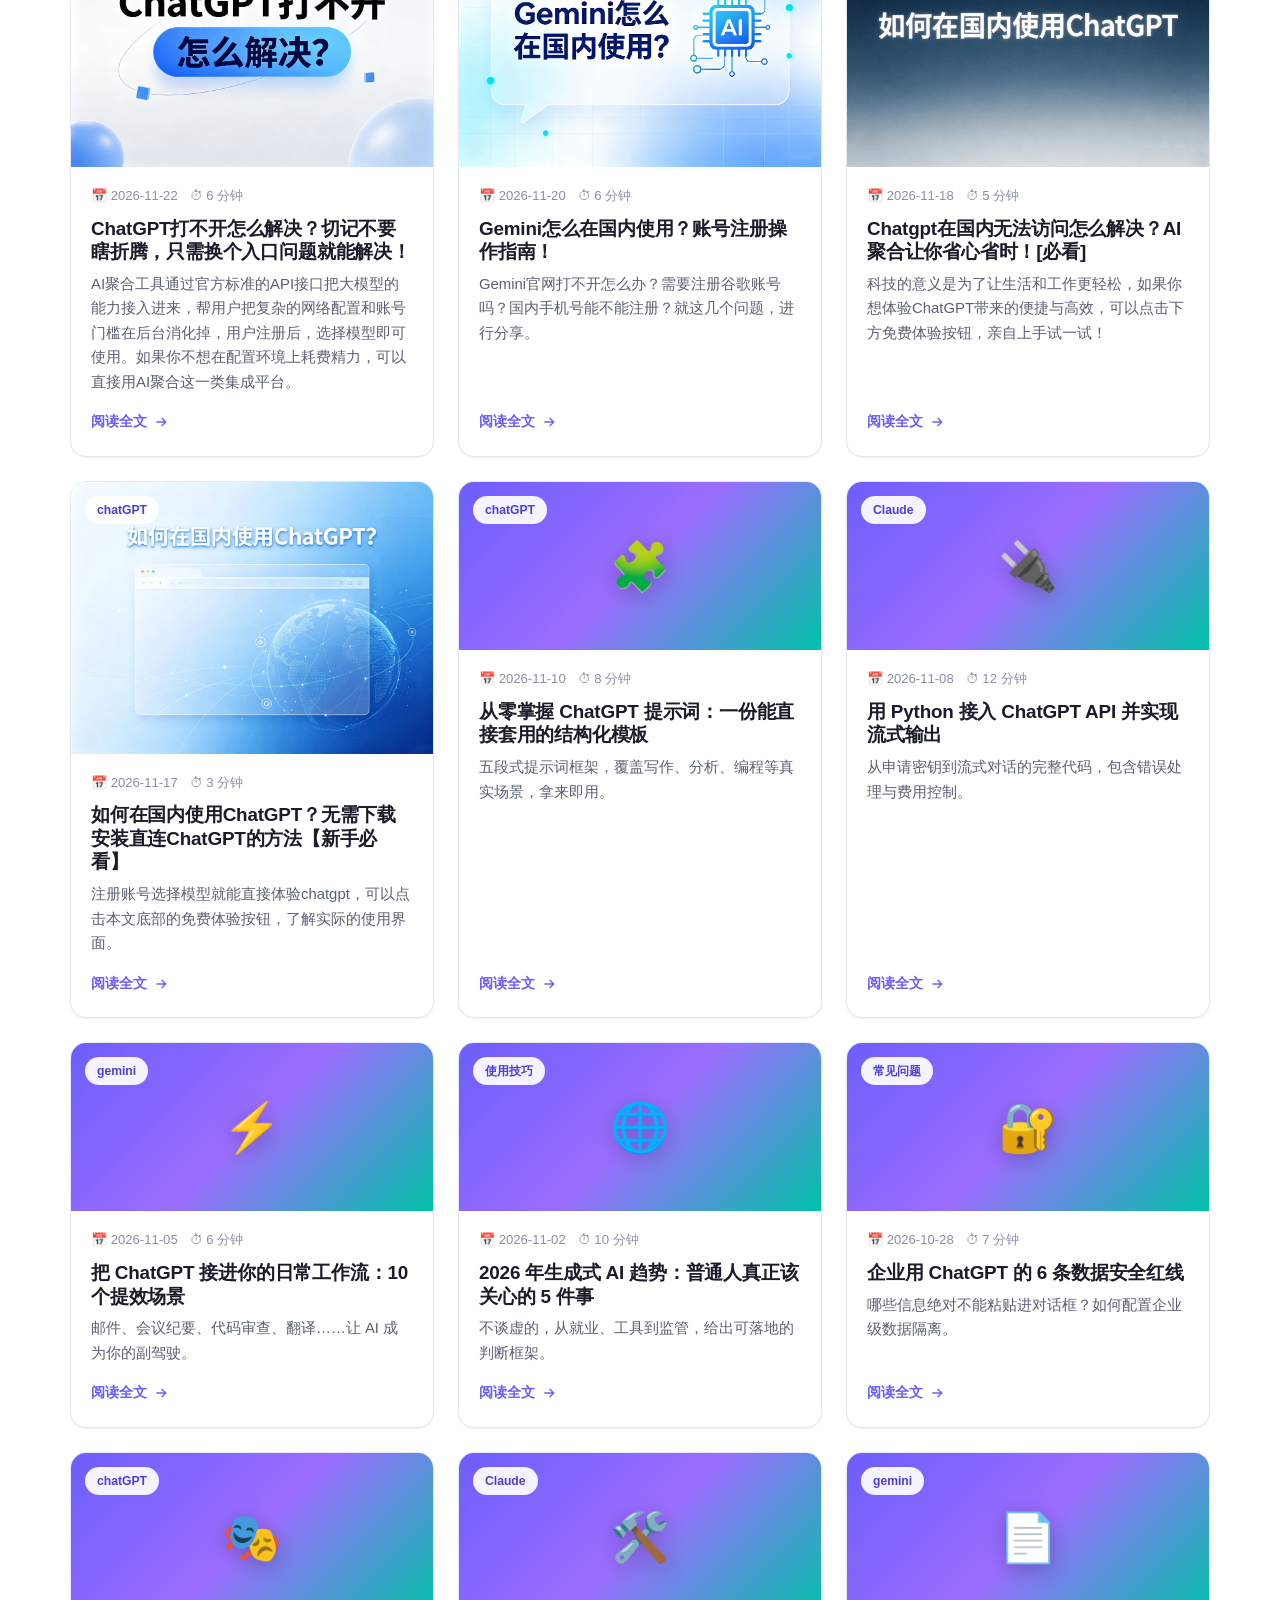
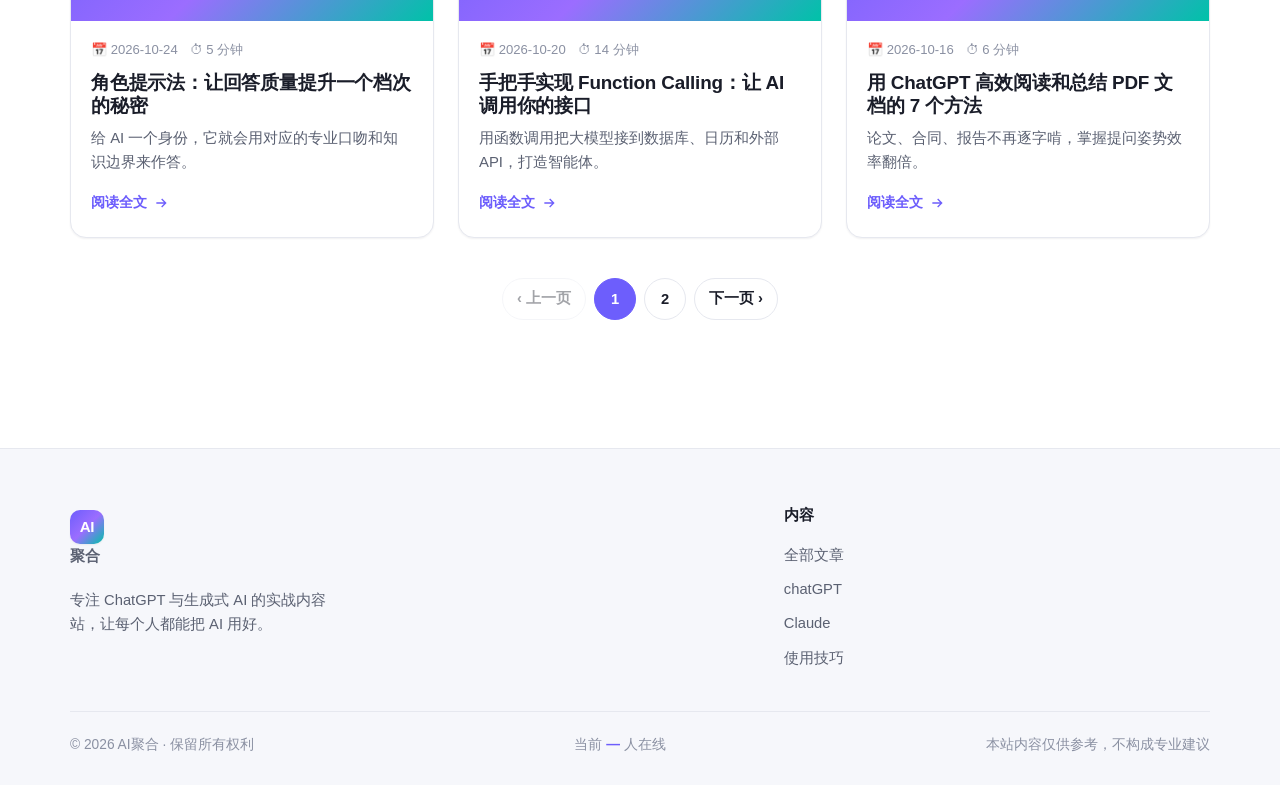
==== commit d0ffd489: "fix: 首页标题加入Gemini和Claude" ====
--- a/index.html
+++ b/index.html
@@ -68,7 +68,7 @@
   <section class="hero">
     <div class="container hero-grid">
       <div class="hero-copy">
-        <h1>读懂 <span class="hl">ChatGPT</span><br>把 AI 真正用起来</h1>
+        <h1>读懂 <span class="hl">ChatGPT、Gemini、Claude</span><br>把 AI 真正用起来</h1>
         <p class="lead">没条件用上 ChatGPT？这里既有实测教程、提示词技巧与行业解读，也能让你打开网页就直接用上 ChatGPT、Gemini、Claude 等主流 AI。看完内容，点击免费体验即可自行操作。</p>
         <div class="hero-cta">
           <a href="#articles" class="btn btn-primary">浏览文章
